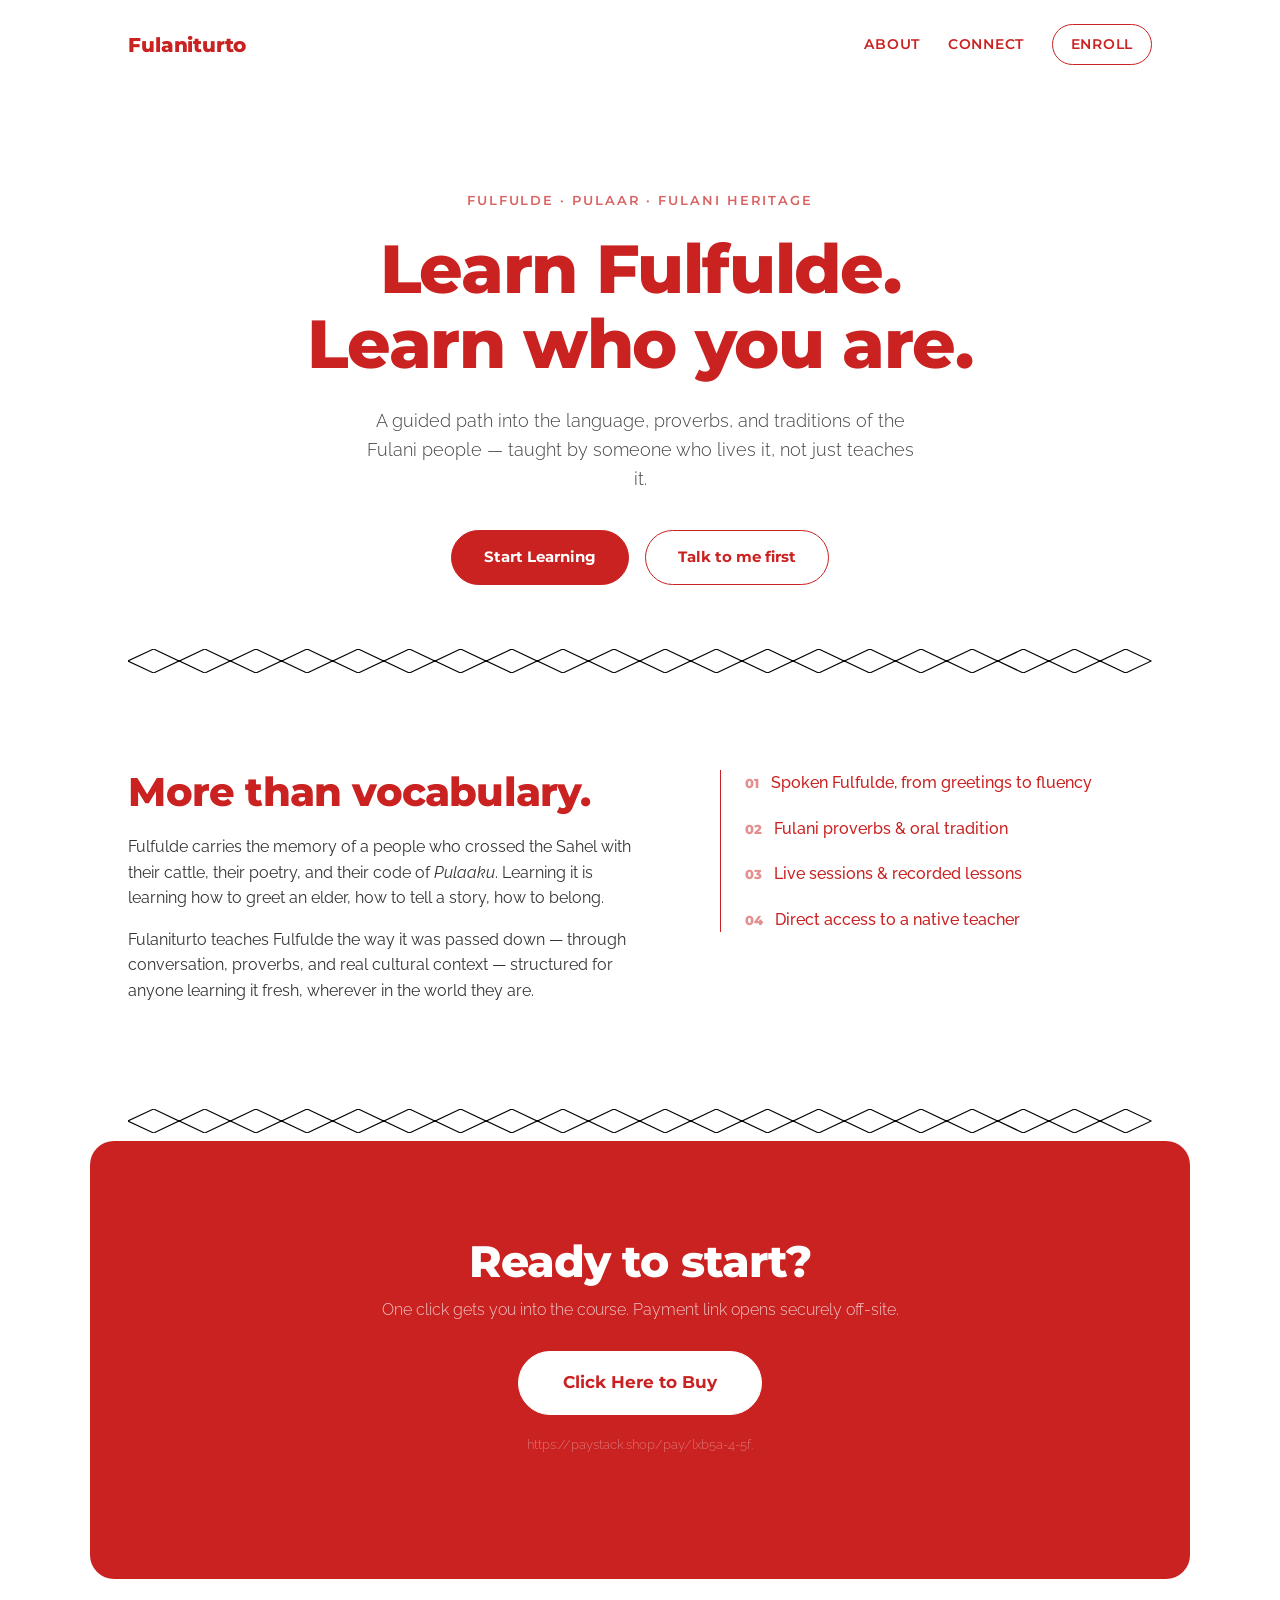
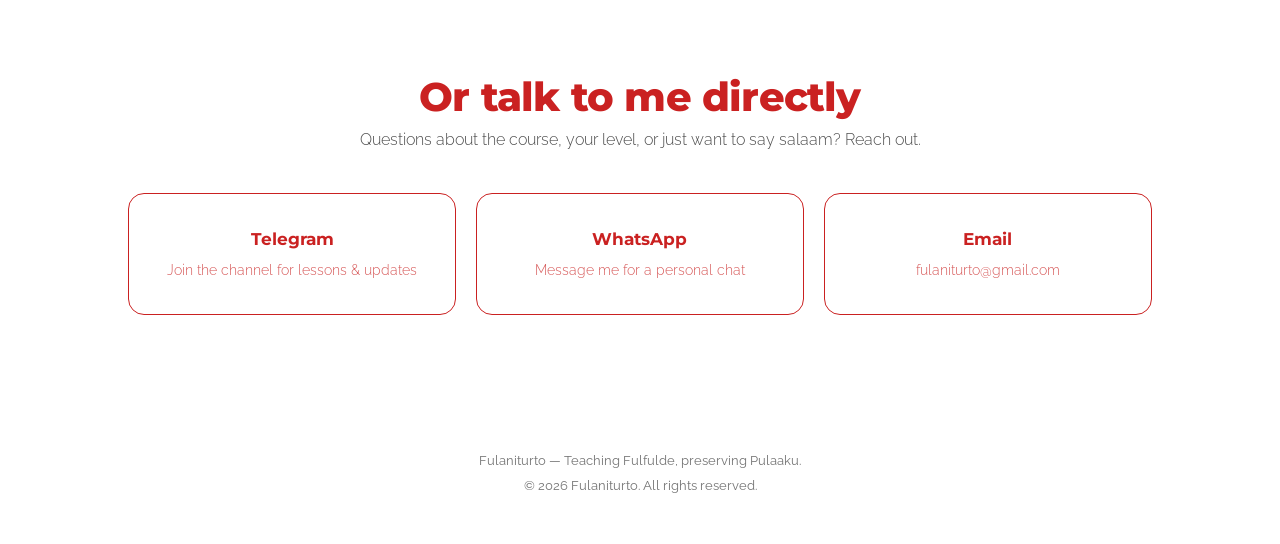
==== index.html @ 8daab24b "Update payment link and contact email in index.html" ====
<!DOCTYPE html>
<html lang="en">
<head>
  <meta charset="UTF-8" />
  <meta name="viewport" content="width=device-width, initial-scale=1.0" />
  <title>Fulaniturto — Learn Fulfulde, Learn Who You Are</title>
  <meta name="description" content="Learn Fulfulde, the language of the Fulani people, and connect with your heritage. Join our courses, community, and culture." />

  <link rel="preconnect" href="https://fonts.googleapis.com">
  <link rel="preconnect" href="https://fonts.gstatic.com" crossorigin>
  <link href="https://fonts.googleapis.com/css2?family=Montserrat:wght@400;600;700;800&family=Raleway:wght@300;400;500;600&display=swap" rel="stylesheet">

  <link rel="stylesheet" href="styles.css" />
</head>
<body>

  <!-- Skip link for accessibility -->
  <a href="#main" class="skip-link">Skip to content</a>

  <!-- NAV -->
  <header class="nav">
    <a href="#top" class="nav__logo">Fulaniturto</a>
    <nav class="nav__links" aria-label="Primary">
      <a href="#about">About</a>
      <a href="#connect">Connect</a>
      <a href="#buy" class="nav__cta">Enroll</a>
    </nav>
  </header>

  <main id="main">

    <!-- HERO -->
    <section id="top" class="hero">
      <p class="hero__eyebrow">Fulfulde &middot; Pulaar &middot; Fulani Heritage</p>
      <h1 class="hero__headline">
        Learn Fulfulde.<br>
        Learn who you are.
      </h1>
      <p class="hero__sub">
        A guided path into the language, proverbs, and traditions of the Fulani people —
        taught by someone who lives it, not just teaches it.
      </p>
      <div class="hero__actions">
        <a href="#buy" class="btn btn--primary">Start Learning</a>
        <a href="#connect" class="btn btn--ghost">Talk to me first</a>
      </div>
    </section>

    <!-- WOVEN DIVIDER (signature motif) -->
    <div class="woven-divider" aria-hidden="true">
      <svg viewBox="0 0 800 40" preserveAspectRatio="none">
        <path d="M0,20 L20,0 L40,20 L60,0 L80,20 L100,0 L120,20 L140,0 L160,20 L180,0 L200,20 L220,0 L240,20 L260,0 L280,20 L300,0 L320,20 L340,0 L360,20 L380,0 L400,20 L420,0 L440,20 L460,0 L480,20 L500,0 L520,20 L540,0 L560,20 L580,0 L600,20 L620,0 L640,20 L660,0 L680,20 L700,0 L720,20 L740,0 L760,20 L780,0 L800,20"
          fill="none" stroke="#000000" stroke-width="1.5"/>
        <path d="M0,20 L20,40 L40,20 L60,40 L80,20 L100,40 L120,20 L140,40 L160,20 L180,40 L200,20 L220,40 L240,20 L260,40 L280,20 L300,40 L320,20 L340,40 L360,20 L380,40 L400,20 L420,40 L440,20 L460,40 L480,20 L500,40 L520,20 L540,40 L560,20 L580,40 L600,20 L620,40 L640,20 L660,40 L680,20 L700,40 L720,20 L740,40 L760,20 L780,40 L800,20"
          fill="none" stroke="#000000" stroke-width="1.5"/>
      </svg>
    </div>

    <!-- ABOUT -->
    <section id="about" class="about">
      <div class="about__grid">
        <div class="about__text">
          <h2>More than vocabulary.</h2>
          <p>
            Fulfulde carries the memory of a people who crossed the Sahel with their cattle,
            their poetry, and their code of <em>Pulaaku</em>. Learning it is learning how to
            greet an elder, how to tell a story, how to belong.
          </p>
          <p>
            Fulaniturto teaches Fulfulde the way it was passed down — through conversation,
            proverbs, and real cultural context — structured for anyone learning it fresh,
            wherever in the world they are.
          </p>
        </div>
        <ul class="about__list">
          <li><span>01</span> Spoken Fulfulde, from greetings to fluency</li>
          <li><span>02</span> Fulani proverbs &amp; oral tradition</li>
          <li><span>03</span> Live sessions &amp; recorded lessons</li>
          <li><span>04</span> Direct access to a native teacher</li>
        </ul>
      </div>
    </section>

    <div class="woven-divider" aria-hidden="true">
      <svg viewBox="0 0 800 40" preserveAspectRatio="none">
        <path d="M0,20 L20,0 L40,20 L60,0 L80,20 L100,0 L120,20 L140,0 L160,20 L180,0 L200,20 L220,0 L240,20 L260,0 L280,20 L300,0 L320,20 L340,0 L360,20 L380,0 L400,20 L420,0 L440,20 L460,0 L480,20 L500,0 L520,20 L540,0 L560,20 L580,0 L600,20 L620,0 L640,20 L660,0 L680,20 L700,0 L720,20 L740,0 L760,20 L780,0 L800,20"
          fill="none" stroke="#000000" stroke-width="1.5"/>
        <path d="M0,20 L20,40 L40,20 L60,40 L80,20 L100,40 L120,20 L140,40 L160,20 L180,40 L200,20 L220,40 L240,20 L260,40 L280,20 L300,40 L320,20 L340,40 L360,20 L380,40 L400,20 L420,40 L440,20 L460,40 L480,20 L500,40 L520,20 L540,40 L560,20 L580,40 L600,20 L620,40 L640,20 L660,40 L680,20 L700,40 L720,20 L740,40 L760,20 L780,40 L800,20"
          fill="none" stroke="#000000" stroke-width="1.5"/>
      </svg>
    </div>

    <!-- BUY / ENROLL -->
    <section id="buy" class="buy">
      <h2>Ready to start?</h2>
      <p>One click gets you into the course. Payment link opens securely off-site.</p>
      <a href="#buy" class="btn btn--primary btn--large">Click Here to Buy</a>
      <p class="buy__note">https://paystack.shop/pay/lxb5a-4-5f.</p>
    </section>

    <!-- CONNECT -->
    <section id="connect" class="connect">
      <h2>Or talk to me directly</h2>
      <p class="connect__sub">Questions about the course, your level, or just want to say salaam? Reach out.</p>

      <div class="connect__grid">
        <a class="connect__card" href="https://t.me/fulaniturto" target="_blank" rel="noopener noreferrer">
          <span class="connect__label">Telegram</span>
          <span class="connect__desc">Join the channel for lessons &amp; updates</span>
        </a>

        <a class="connect__card" href="https://wa.me/2348026636134" target="_blank" rel="noopener noreferrer">
          <span class="connect__label">WhatsApp</span>
          <span class="connect__desc">Message me for a personal chat</span>
        </a>

        <a class="connect__card" href="mailto:fulaniturto@gmail.com">
          <span class="connect__label">Email</span>
          <span class="connect__desc">fulaniturto@gmail.com</span>
        </a>
      </div>
    </section>

  </main>

  <!-- FOOTER -->
  <footer class="footer">
    <p>Fulaniturto — Teaching Fulfulde, preserving Pulaaku.</p>
    <p>&copy; <span id="year"></span> Fulaniturto. All rights reserved.</p>
  </footer>

  <script src="script.js"></script>
</body>
</html>
---- styles.css ----
/* ---------- Reset ---------- */
*, *::before, *::after { box-sizing: border-box; margin: 0; padding: 0; }
html { scroll-behavior: smooth; }
img { max-width: 100%; display: block; }
a { text-decoration: none; color: inherit; }
ul { list-style: none; }

/* ---------- Tokens ---------- */
:root {
  --white: #FFFFFF;
  --black: #CA2121;
  --font-display: 'Montserrat', sans-serif;
  --font-body: 'Raleway', sans-serif;
  --max-width: 1100px;
  --gap: clamp(1rem, 3vw, 2.5rem);
}

body {
  background: var(--white);
  color: var(--black);
  font-family: var(--font-body);
  font-weight: 400;
  line-height: 1.6;
  -webkit-font-smoothing: antialiased;
}

h1, h2, h3 {
  font-family: var(--font-display);
  font-weight: 800;
  letter-spacing: -0.02em;
  line-height: 1.1;
}

/* ---------- Accessibility ---------- */
.skip-link {
  position: absolute;
  left: -999px;
  top: 0;
  background: var(--black);
  color: var(--white);
  padding: 0.75rem 1.25rem;
  z-index: 100;
}
.skip-link:focus {
  left: 1rem;
  top: 1rem;
}
:focus-visible {
  outline: 2px solid var(--black);
  outline-offset: 3px;
}

/* ---------- Nav ---------- */
.nav {
  display: flex;
  align-items: center;
  justify-content: space-between;
  padding: 1.5rem var(--gap);
  max-width: var(--max-width);
  margin: 0 auto;
}
.nav__logo {
  font-family: var(--font-display);
  font-weight: 800;
  font-size: 1.25rem;
  letter-spacing: -0.01em;
}
.nav__links {
  display: flex;
  align-items: center;
  gap: 1.75rem;
  font-family: var(--font-display);
  font-weight: 600;
  font-size: 0.9rem;
  text-transform: uppercase;
  letter-spacing: 0.05em;
}
.nav__cta {
  border: 1.5px solid var(--black);
  padding: 0.5rem 1.1rem;
  border-radius: 999px;
  transition: background 0.2s ease, color 0.2s ease;
}
.nav__cta:hover {
  background: var(--black);
  color: var(--white);
}

/* ---------- Hero ---------- */
.hero {
  max-width: var(--max-width);
  margin: 0 auto;
  padding: clamp(3rem, 8vw, 7rem) var(--gap) clamp(2.5rem, 6vw, 4rem);
  text-align: center;
}
.hero__eyebrow {
  font-family: var(--font-display);
  font-weight: 600;
  font-size: 0.8rem;
  text-transform: uppercase;
  letter-spacing: 0.15em;
  margin-bottom: 1.25rem;
  opacity: 0.7;
}
.hero__headline {
  font-size: clamp(2.25rem, 6vw, 4.25rem);
  margin-bottom: 1.5rem;
}
.hero__sub {
  max-width: 560px;
  margin: 0 auto 2.25rem;
  font-size: clamp(1rem, 1.5vw, 1.15rem);
  font-weight: 300;
  color: rgba(0,0,0,0.75);
}
.hero__actions {
  display: flex;
  flex-wrap: wrap;
  gap: 1rem;
  justify-content: center;
}

/* ---------- Buttons ---------- */
.btn {
  font-family: var(--font-display);
  font-weight: 700;
  font-size: 0.95rem;
  padding: 0.9rem 2rem;
  border-radius: 999px;
  border: 1.5px solid var(--black);
  transition: transform 0.15s ease, background 0.2s ease, color 0.2s ease;
  display: inline-block;
}
.btn--primary {
  background: var(--black);
  color: var(--white);
}
.btn--primary:hover {
  transform: translateY(-2px);
}
.btn--ghost {
  background: transparent;
  color: var(--black);
}
.btn--ghost:hover {
  background: var(--black);
  color: var(--white);
}
.btn--large {
  padding: 1.1rem 2.75rem;
  font-size: 1.05rem;
}

/* ---------- Woven divider (signature motif) ---------- */
.woven-divider {
  width: 100%;
  max-width: var(--max-width);
  margin: 0 auto;
  padding: 0 var(--gap);
}
.woven-divider svg {
  width: 100%;
  height: 24px;
}

/* ---------- About ---------- */
.about {
  max-width: var(--max-width);
  margin: 0 auto;
  padding: clamp(3rem, 7vw, 6rem) var(--gap);
}
.about__grid {
  display: grid;
  grid-template-columns: 1.1fr 0.9fr;
  gap: clamp(2rem, 5vw, 4rem);
  align-items: start;
}
.about__text h2 {
  font-size: clamp(1.75rem, 3.5vw, 2.5rem);
  margin-bottom: 1.25rem;
}
.about__text p {
  margin-bottom: 1rem;
  color: rgba(0,0,0,0.8);
}
.about__text em {
  font-style: italic;
}
.about__list {
  display: flex;
  flex-direction: column;
  gap: 1.25rem;
  border-left: 1.5px solid var(--black);
  padding-left: 1.5rem;
}
.about__list li {
  font-family: var(--font-body);
  font-weight: 500;
  display: flex;
  gap: 0.75rem;
  align-items: baseline;
}
.about__list span {
  font-family: var(--font-display);
  font-weight: 800;
  font-size: 0.8rem;
  opacity: 0.5;
}

/* ---------- Buy section ---------- */
.buy {
  max-width: var(--max-width);
  margin: 0 auto;
  padding: clamp(3rem, 8vw, 6rem) var(--gap);
  text-align: center;
  background: var(--black);
  color: var(--white);
  border-radius: 24px;
  width: calc(100% - (2 * var(--gap)));
}
.buy h2 {
  font-size: clamp(1.75rem, 4vw, 2.75rem);
  margin-bottom: 0.75rem;
}
.buy p {
  font-weight: 300;
  margin-bottom: 1.75rem;
  color: rgba(255,255,255,0.75);
}
.buy .btn--primary {
  background: var(--white);
  color: var(--black);
  border-color: var(--white);
}
.buy__note {
  margin-top: 1.25rem;
  font-size: 0.8rem;
  opacity: 0.5;
}

/* ---------- Connect ---------- */
.connect {
  max-width: var(--max-width);
  margin: 0 auto;
  padding: clamp(3rem, 8vw, 6rem) var(--gap);
  text-align: center;
}
.connect h2 {
  font-size: clamp(1.75rem, 3.5vw, 2.5rem);
  margin-bottom: 0.5rem;
}
.connect__sub {
  color: rgba(0,0,0,0.7);
  font-weight: 300;
  margin-bottom: 2.5rem;
}
.connect__grid {
  display: grid;
  grid-template-columns: repeat(3, 1fr);
  gap: 1.25rem;
}
.connect__card {
  border: 1.5px solid var(--black);
  border-radius: 16px;
  padding: 2rem 1.5rem;
  display: flex;
  flex-direction: column;
  gap: 0.4rem;
  transition: background 0.2s ease, color 0.2s ease;
}
.connect__card:hover {
  background: var(--black);
  color: var(--white);
}
.connect__label {
  font-family: var(--font-display);
  font-weight: 700;
  font-size: 1.05rem;
}
.connect__desc {
  font-size: 0.88rem;
  font-weight: 300;
  opacity: 0.75;
}

/* ---------- Footer ---------- */
.footer {
  max-width: var(--max-width);
  margin: 0 auto;
  padding: 2.5rem var(--gap) 3rem;
  text-align: center;
  font-size: 0.8rem;
  color: rgba(0,0,0,0.55);
  display: flex;
  flex-direction: column;
  gap: 0.3rem;
}

/* ---------- Responsive ---------- */
@media (max-width: 800px) {
  .about__grid { grid-template-columns: 1fr; }
  .connect__grid { grid-template-columns: 1fr; }
  .nav__links { gap: 1.1rem; font-size: 0.8rem; }
}

/* ---------- Reduced motion ---------- */
@media (prefers-reduced-motion: reduce) {
  html { scroll-behavior: auto; }
  .btn, .nav__cta, .connect__card { transition: none; }
}
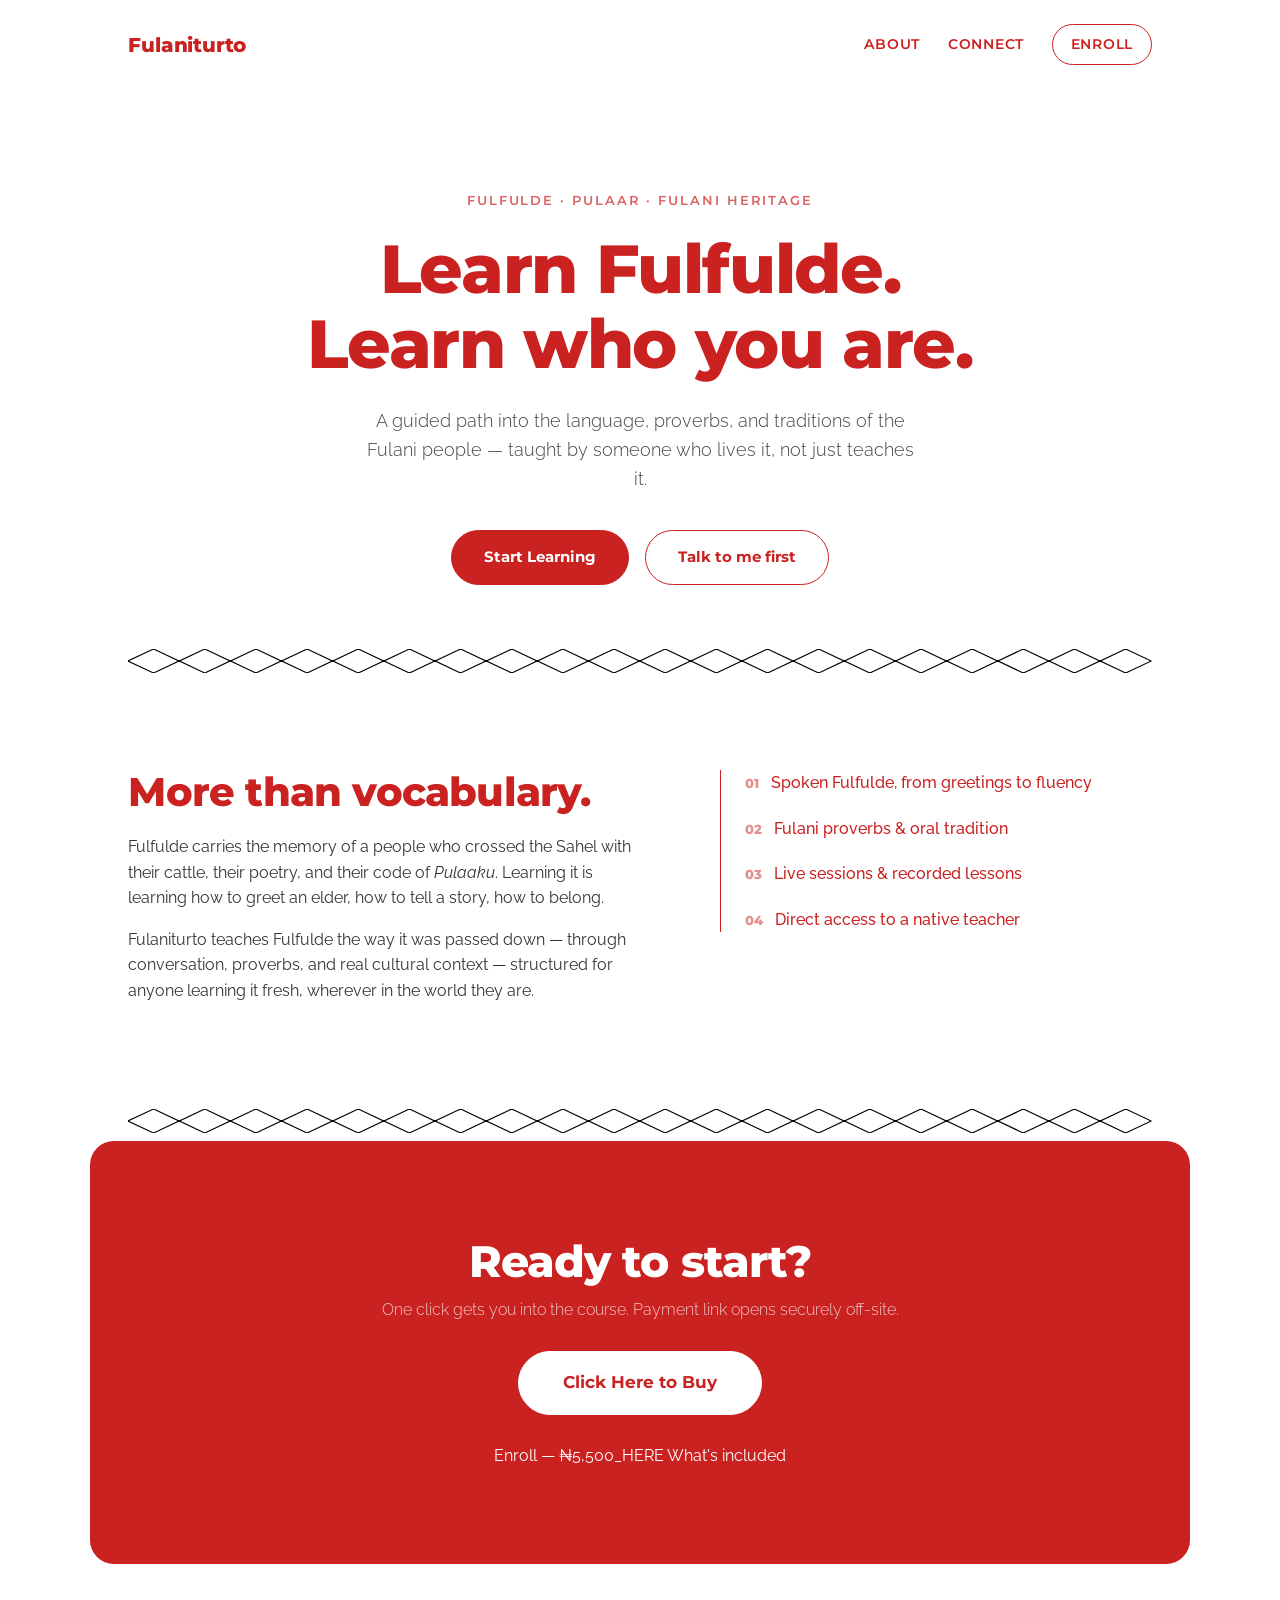
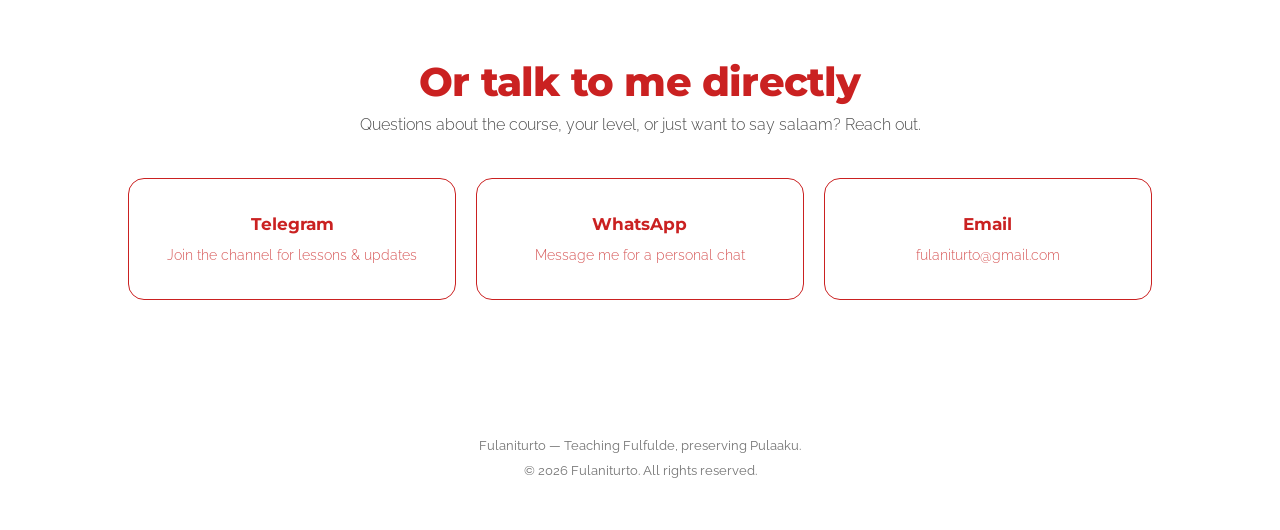
==== commit 5bfc25b1: "Revamp payment link section in index.html Updated payment link section with new layout and styling." ====
--- a/index.html
+++ b/index.html
@@ -95,7 +95,19 @@
       <h2>Ready to start?</h2>
       <p>One click gets you into the course. Payment link opens securely off-site.</p>
       <a href="#buy" class="btn btn--primary btn--large">Click Here to Buy</a>
-      <p class="buy__note">https://paystack.shop/pay/lxb5a-4-5f.</p>
+      <p class="buy__note">
+         <div class="flex flex-wrap items-center gap-4">
+        <a
+          href="https://paystack.shop/pay/lxb5a-4-5f"
+          class="inline-flex items-center justify-center px-8 py-4 bg-ink text-paper text-sm font-semibold tracking-wide uppercase hover:bg-paper hover:text-ink border-2 border-ink transition-colors"
+        >
+          Enroll — ₦5,500_HERE
+        </a>
+        <a href="#details" class="text-sm font-medium underline underline-offset-4 hover:opacity-70">
+          What's included
+        </a>
+      </div>
+    </div>
     </section>
 
     <!-- CONNECT -->
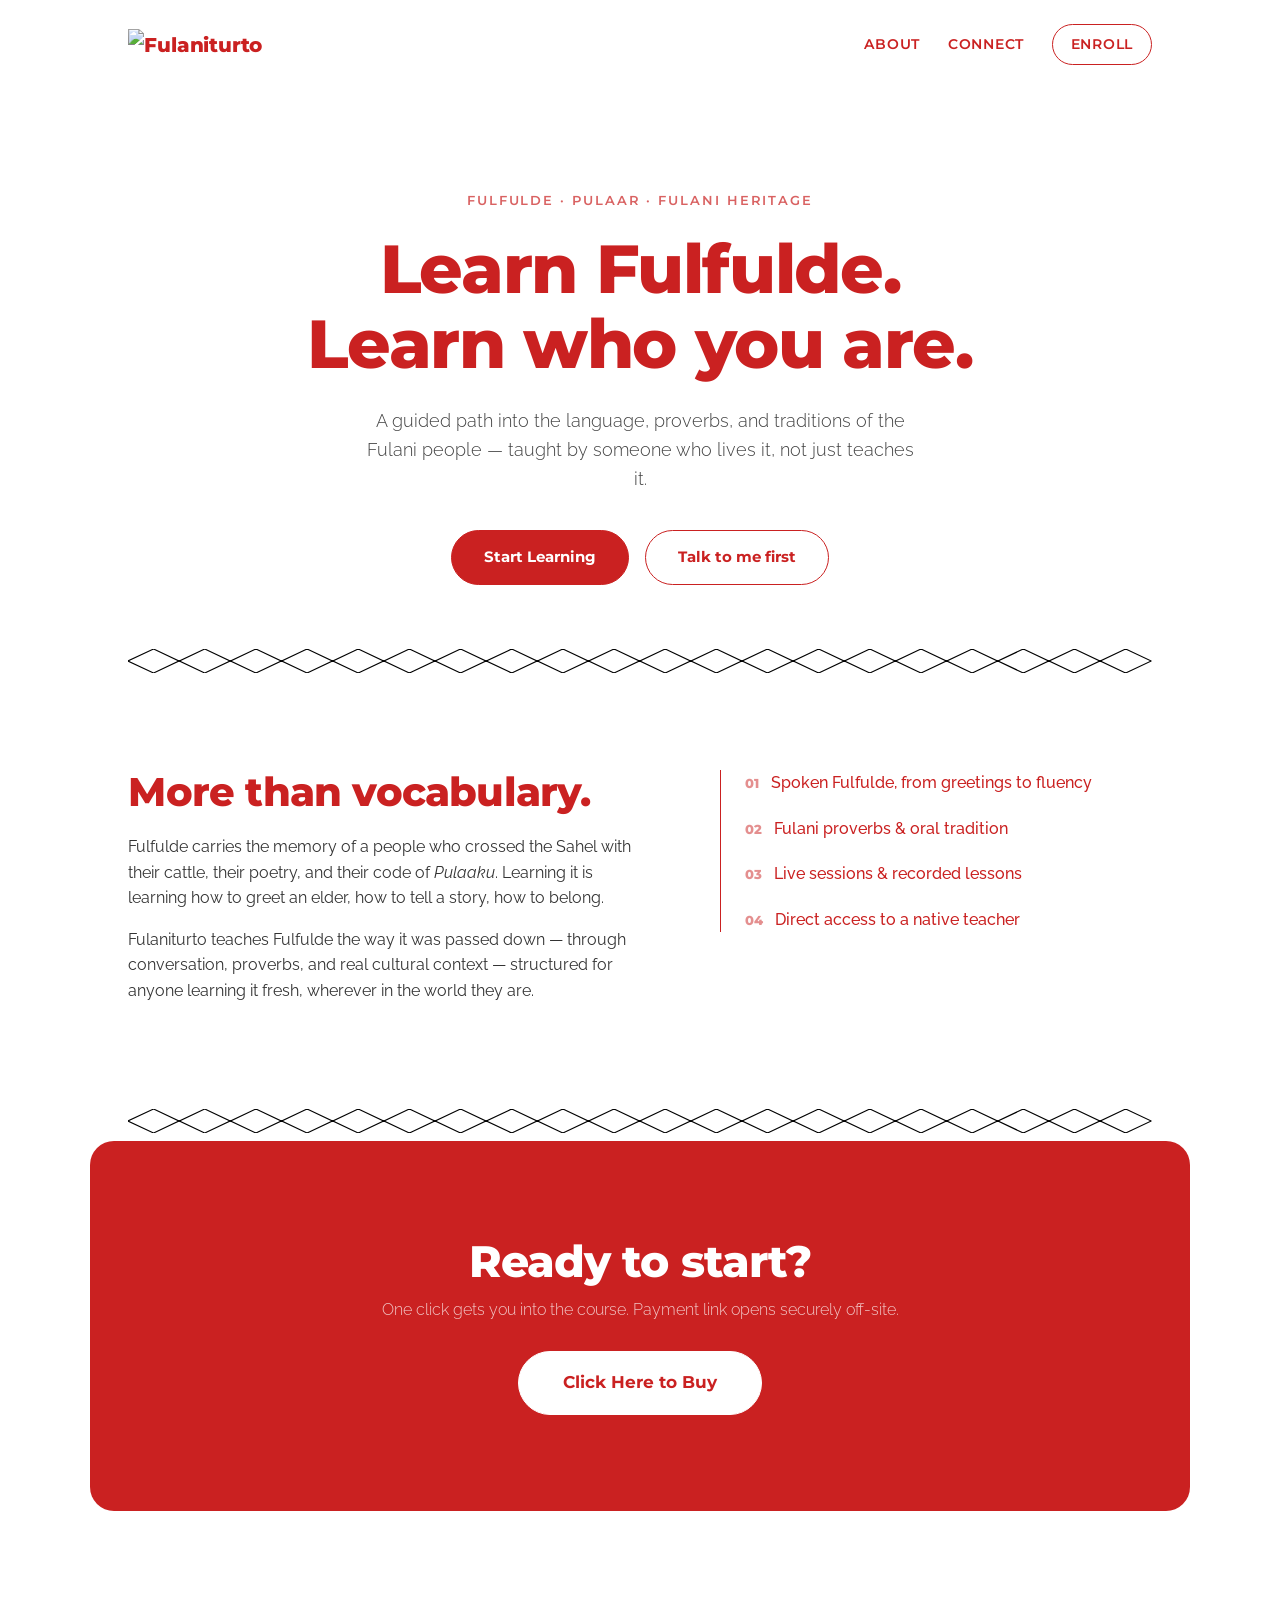
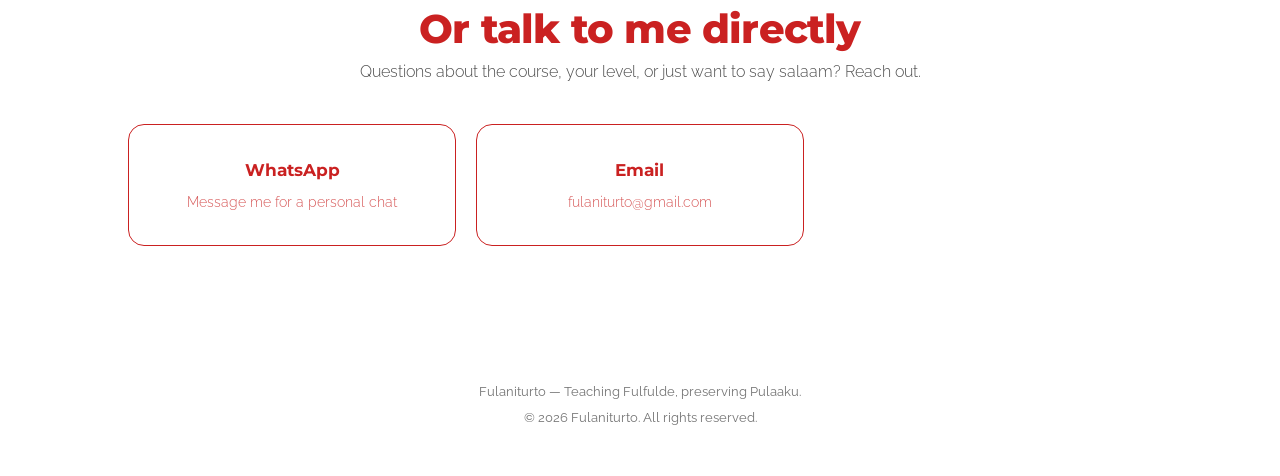
==== commit e4429790: "Update logo link and buy button functionality Updated the logo link to include an image and modified" ====
--- a/index.html
+++ b/index.html
@@ -19,7 +19,9 @@
 
   <!-- NAV -->
   <header class="nav">
-    <a href="#top" class="nav__logo">Fulaniturto</a>
+    <a href="#top" class="nav__logo">
+      <img src="logo.png" alt="Fulaniturto" />
+    </a>
     <nav class="nav__links" aria-label="Primary">
       <a href="#about">About</a>
       <a href="#connect">Connect</a>
@@ -94,20 +96,7 @@
     <section id="buy" class="buy">
       <h2>Ready to start?</h2>
       <p>One click gets you into the course. Payment link opens securely off-site.</p>
-      <a href="#buy" class="btn btn--primary btn--large">Click Here to Buy</a>
-      <p class="buy__note">
-         <div class="flex flex-wrap items-center gap-4">
-        <a
-          href="https://paystack.shop/pay/lxb5a-4-5f"
-          class="inline-flex items-center justify-center px-8 py-4 bg-ink text-paper text-sm font-semibold tracking-wide uppercase hover:bg-paper hover:text-ink border-2 border-ink transition-colors"
-        >
-          Enroll — ₦5,500_HERE
-        </a>
-        <a href="#details" class="text-sm font-medium underline underline-offset-4 hover:opacity-70">
-          What's included
-        </a>
-      </div>
-    </div>
+      <a href="https://paystack.shop/pay/lxb5a-4-5f" class="btn btn--primary btn--large" target="_blank" rel="noopener noreferrer">Click Here to Buy</a>
     </section>
 
     <!-- CONNECT -->
@@ -115,12 +104,7 @@
       <h2>Or talk to me directly</h2>
       <p class="connect__sub">Questions about the course, your level, or just want to say salaam? Reach out.</p>
 
-      <div class="connect__grid">
-        <a class="connect__card" href="https://t.me/fulaniturto" target="_blank" rel="noopener noreferrer">
-          <span class="connect__label">Telegram</span>
-          <span class="connect__desc">Join the channel for lessons &amp; updates</span>
-        </a>
-
+      <div class="connect__grid connect__grid--two">
         <a class="connect__card" href="https://wa.me/2348026636134" target="_blank" rel="noopener noreferrer">
           <span class="connect__label">WhatsApp</span>
           <span class="connect__desc">Message me for a personal chat</span>
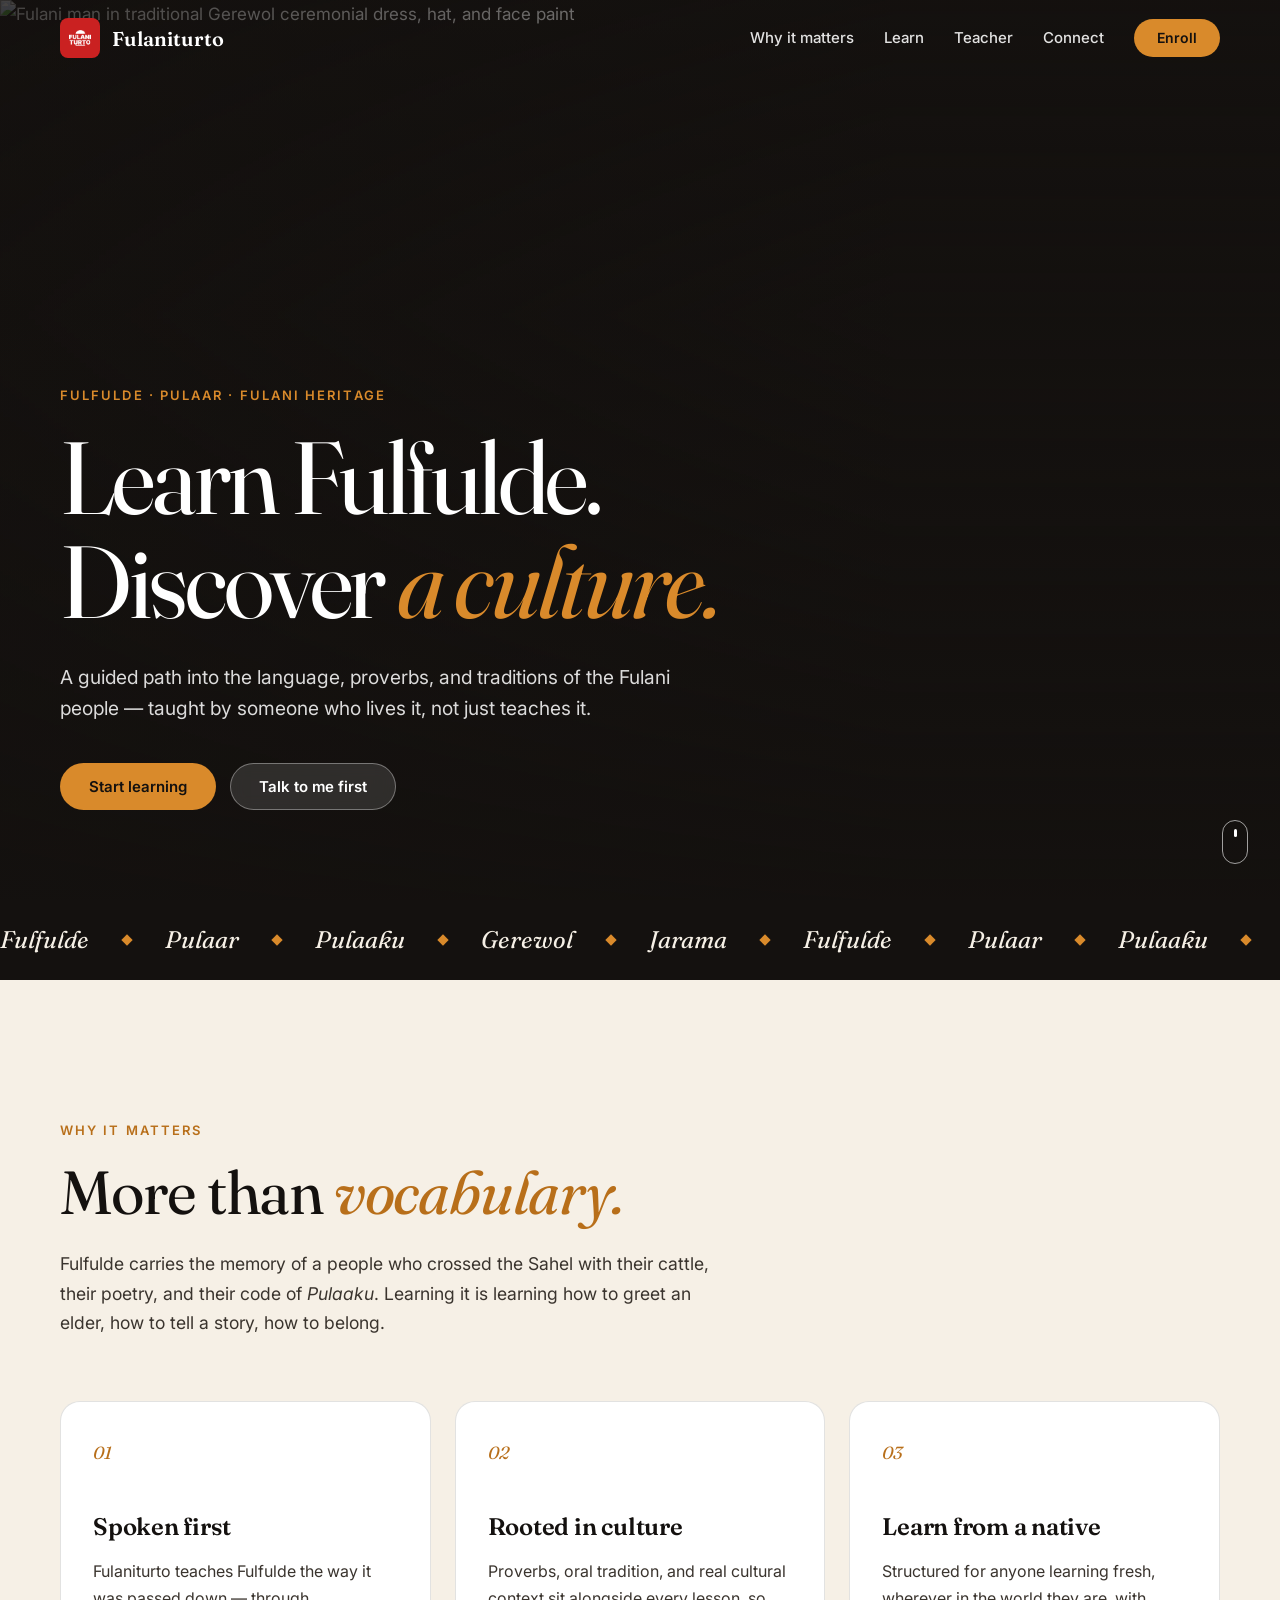
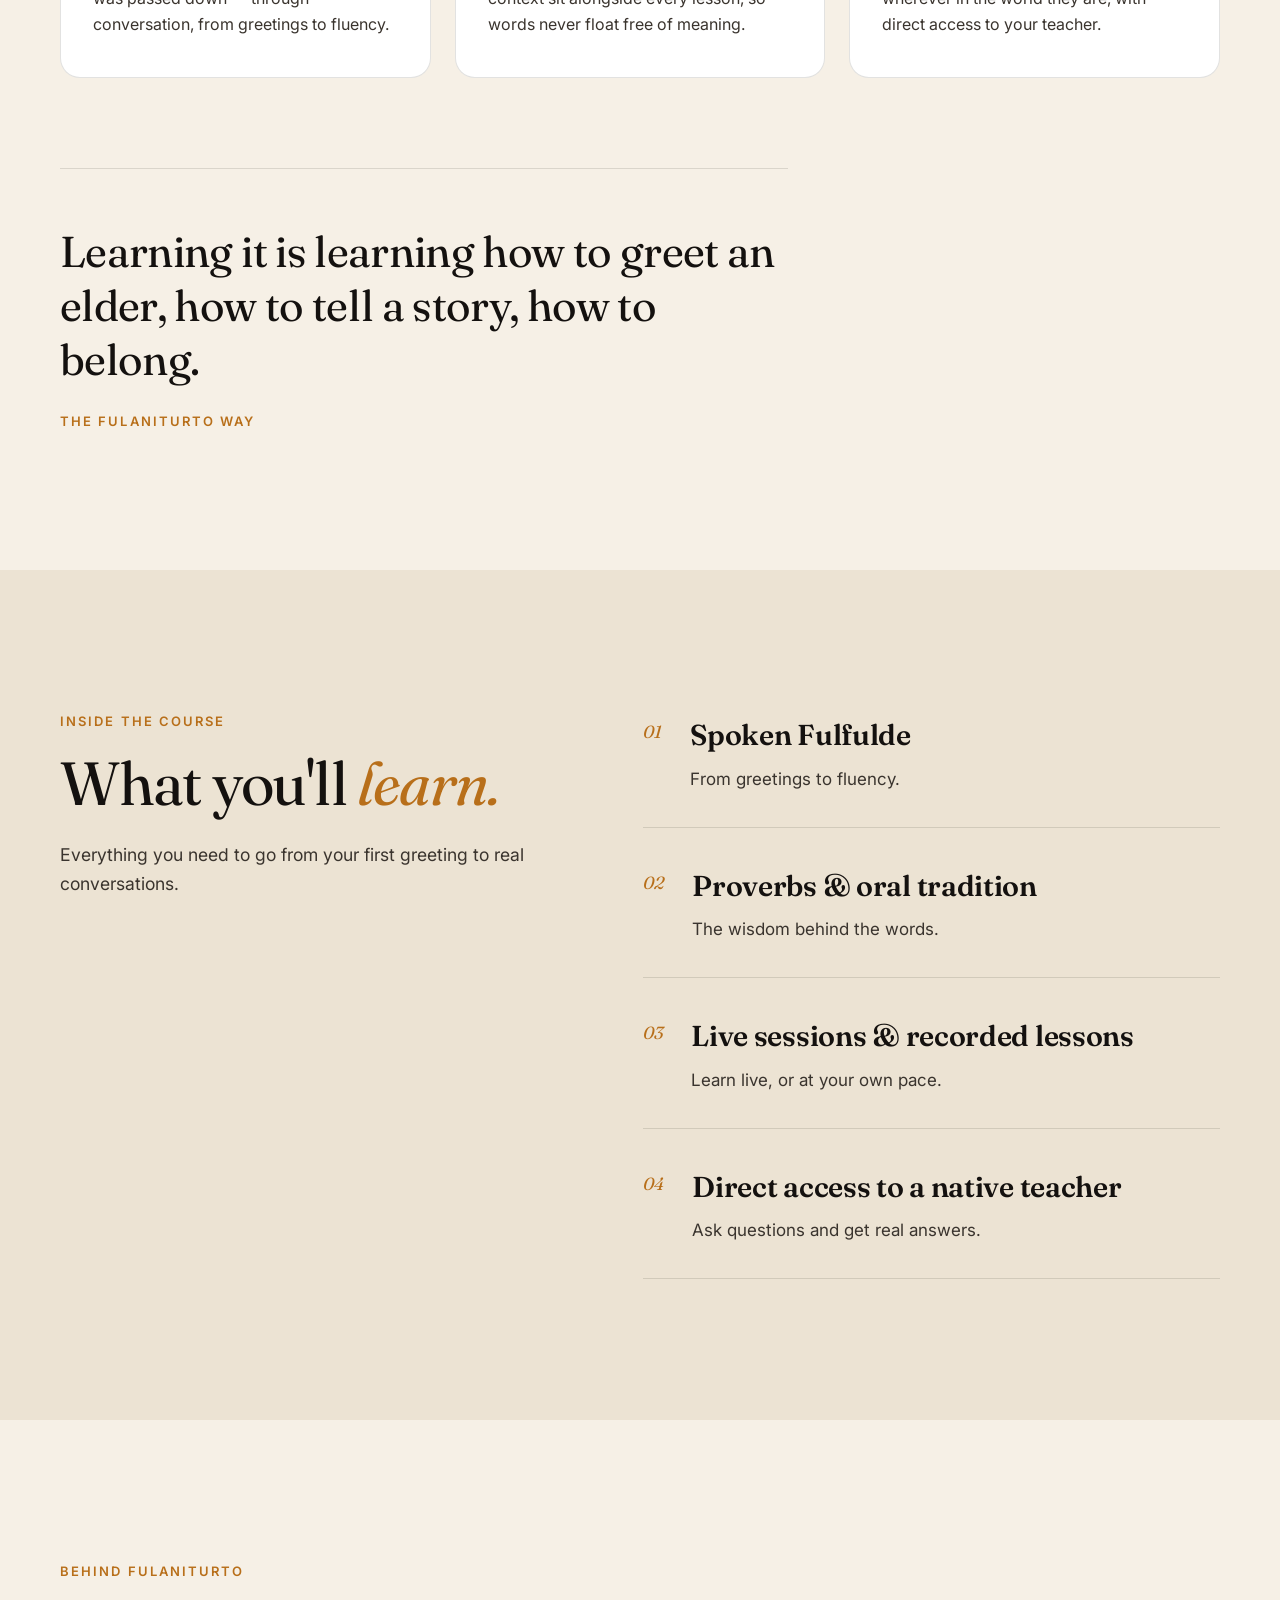
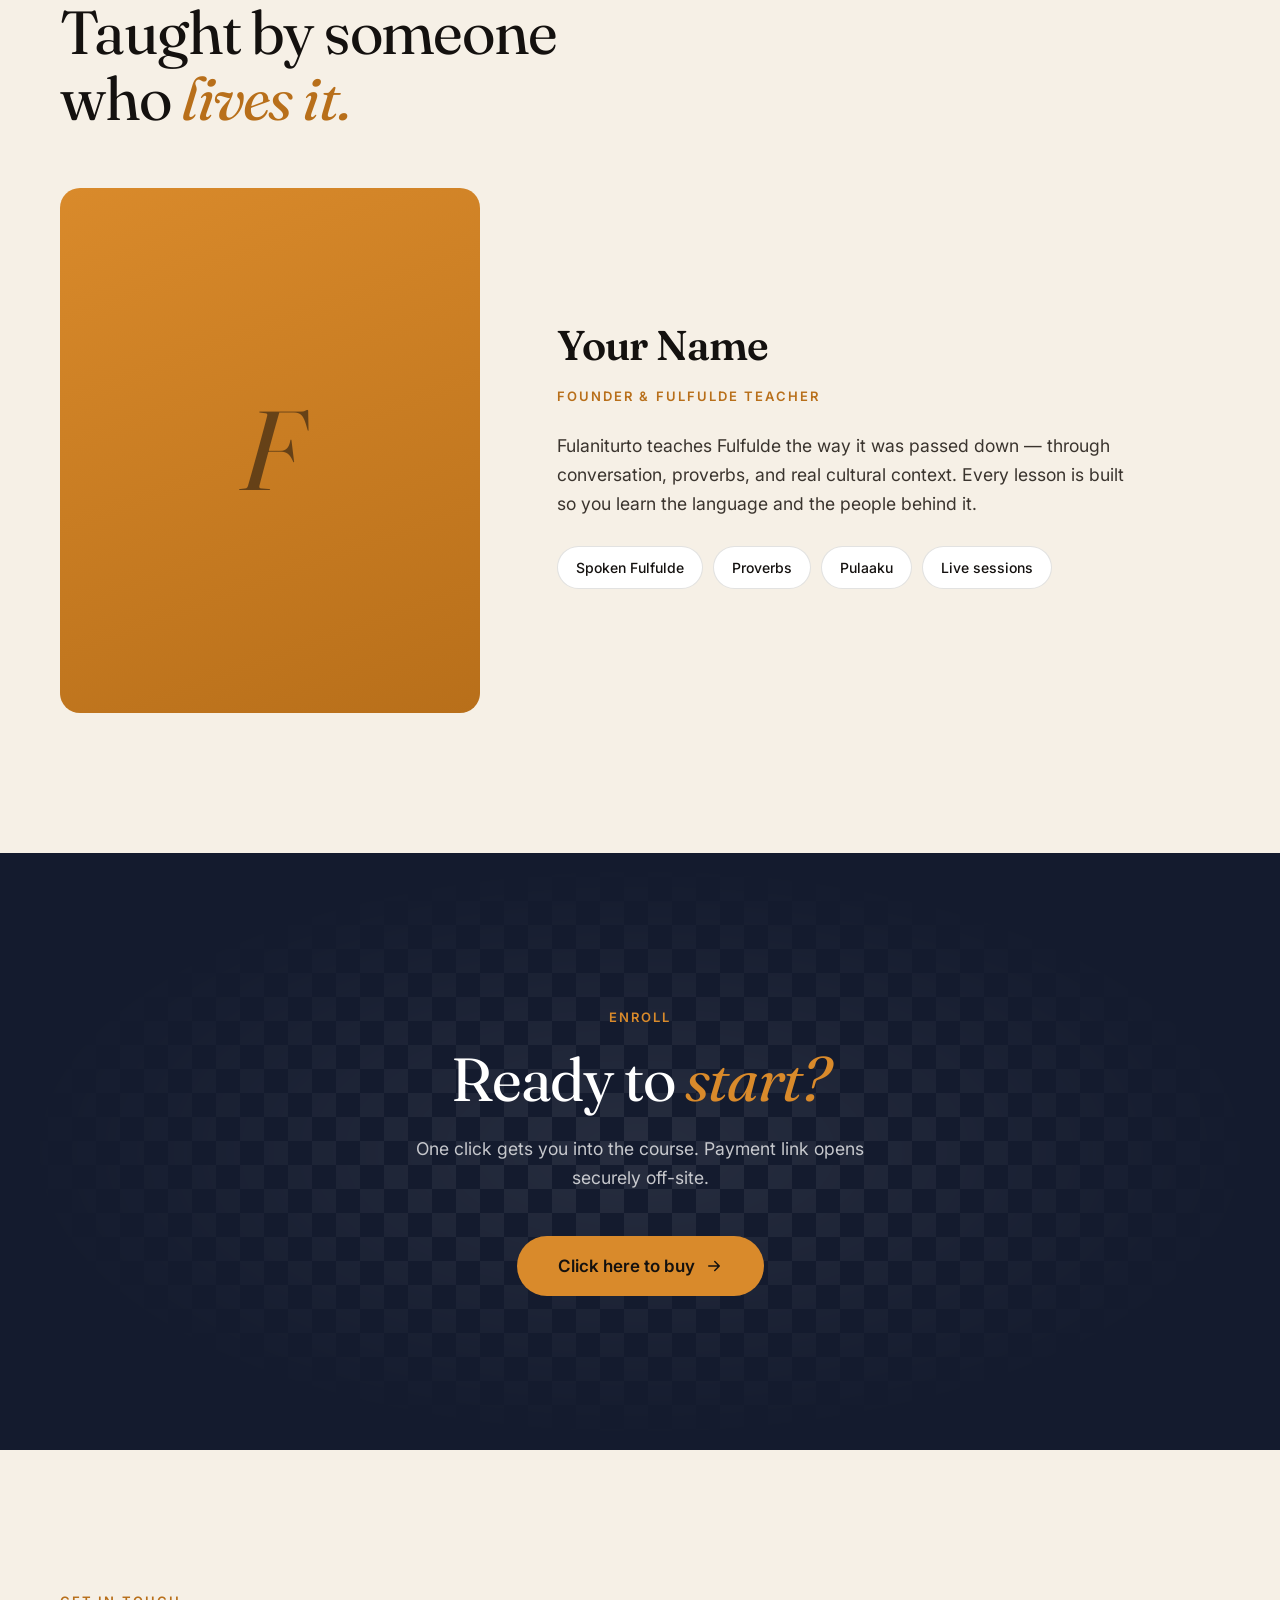
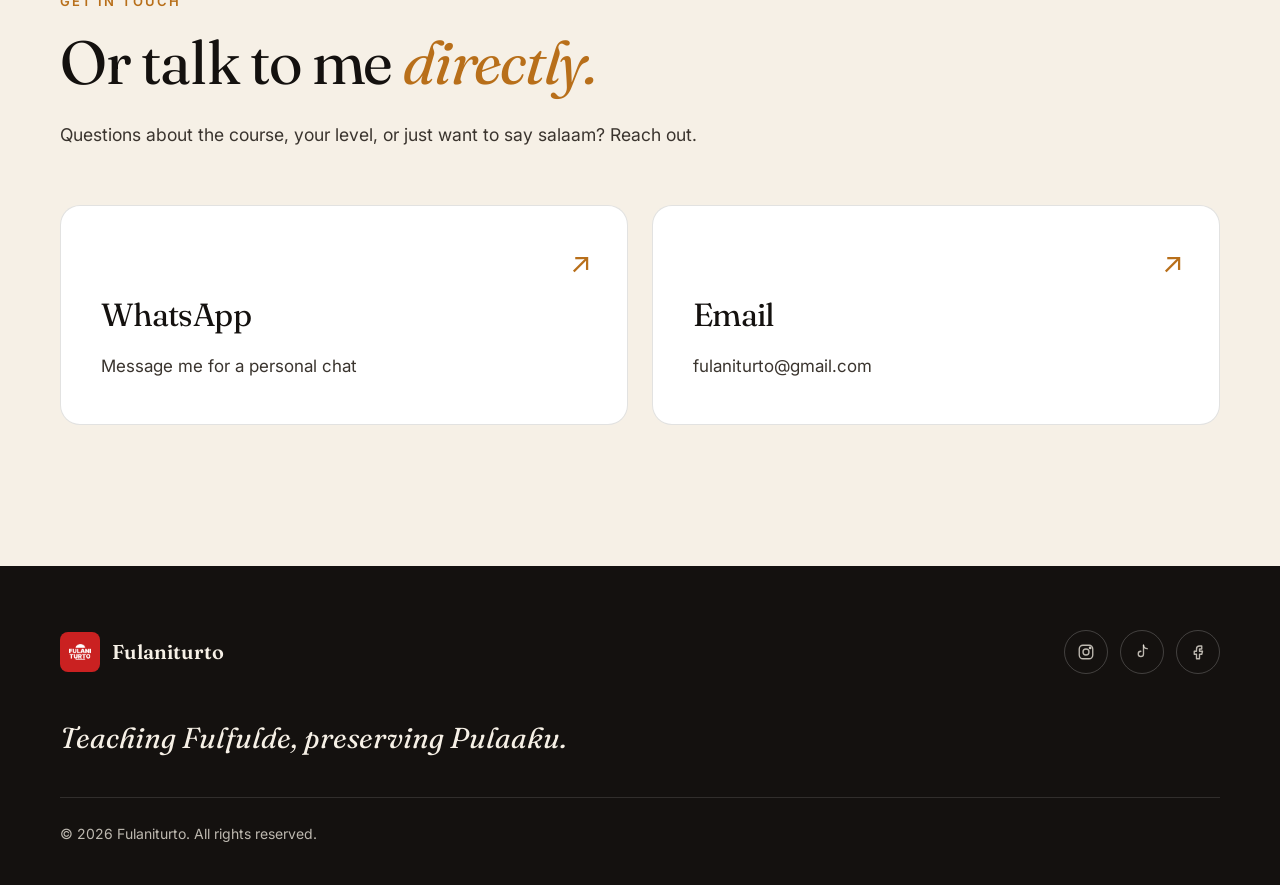
==== commit b66da229: "Update fmt.Println message from 'Hello' to 'Goodbye'" ====
--- a/index.html
+++ b/index.html
@@ -1,130 +1,544 @@
 <!DOCTYPE html>
 <html lang="en">
 <head>
-  <meta charset="UTF-8" />
-  <meta name="viewport" content="width=device-width, initial-scale=1.0" />
-  <title>Fulaniturto — Learn Fulfulde, Learn Who You Are</title>
-  <meta name="description" content="Learn Fulfulde, the language of the Fulani people, and connect with your heritage. Join our courses, community, and culture." />
-
-  <link rel="preconnect" href="https://fonts.googleapis.com">
-  <link rel="preconnect" href="https://fonts.gstatic.com" crossorigin>
-  <link href="https://fonts.googleapis.com/css2?family=Montserrat:wght@400;600;700;800&family=Raleway:wght@300;400;500;600&display=swap" rel="stylesheet">
-
-  <link rel="stylesheet" href="styles.css" />
+<meta charset="UTF-8" />
+<meta name="viewport" content="width=device-width, initial-scale=1.0" />
+<title>Fulaniturto — Learn Fulfulde, Learn Who You Are</title>
+<meta name="description" content="Learn Fulfulde, the language of the Fulani people, and connect with your heritage. Join our courses, community, and culture." />
+<meta name="theme-color" content="#14110f" />
+
+<meta property="og:title" content="Fulaniturto — Learn Fulfulde, Learn Who You Are" />
+<meta property="og:description" content="A guided path into the language, proverbs, and traditions of the Fulani people." />
+<meta property="og:image" content="hero.webp" />
+<meta property="og:type" content="website" />
+
+<link rel="icon" href="logo.png" />
+
+<link rel="preconnect" href="https://fonts.googleapis.com" />
+<link rel="preconnect" href="https://fonts.gstatic.com" crossorigin />
+<link href="https://fonts.googleapis.com/css2?family=Fraunces:ital,opsz,wght@0,9..144,400;0,9..144,600;1,9..144,400;1,9..144,600&family=Inter:wght@400;500;600&display=swap" rel="stylesheet" />
+
+<style>
+/* ============ TOKENS ============ */
+:root {
+  --ink: #14110f;
+  --ink-soft: #3a342e;
+  --cream: #f6f0e6;
+  --sand: #ece3d3;
+  --line: rgba(20, 17, 15, 0.12);
+  --ochre: #d98a2b;
+  --ochre-dark: #b86f1a;
+  --indigo: #141b2e;
+
+  --serif: "Fraunces", Georgia, "Times New Roman", serif;
+  --sans: "Inter", system-ui, -apple-system, "Segoe UI", Roboto, sans-serif;
+
+  --radius: 20px;
+  --max: 1160px;
+  --nav-h: 76px;
+  --ease: cubic-bezier(0.22, 1, 0.36, 1);
+}
+
+/* ============ RESET ============ */
+*, *::before, *::after { box-sizing: border-box; }
+html { scroll-behavior: smooth; scroll-padding-top: calc(var(--nav-h) + 12px); }
+body {
+  margin: 0;
+  font-family: var(--sans);
+  font-size: 17px;
+  line-height: 1.65;
+  color: var(--ink);
+  background: var(--cream);
+  -webkit-font-smoothing: antialiased;
+}
+img { max-width: 100%; display: block; }
+a { color: inherit; text-decoration: none; }
+h1, h2, h3, p, ul, blockquote, figure { margin: 0; }
+ul { padding: 0; list-style: none; }
+button { font: inherit; cursor: pointer; }
+:focus-visible { outline: 2px solid var(--ochre); outline-offset: 3px; }
+
+.skip-link { position: absolute; left: -999px; top: 8px; background: var(--ink); color: #fff; padding: 10px 16px; border-radius: 8px; z-index: 200; }
+.skip-link:focus { left: 8px; }
+
+.container { width: min(100% - 48px, var(--max)); margin-inline: auto; }
+
+/* ============ TYPE ============ */
+.eyebrow { font-size: 13px; font-weight: 600; letter-spacing: 0.16em; text-transform: uppercase; color: var(--ochre-dark); margin-bottom: 18px; }
+.eyebrow--light { color: var(--ochre); }
+
+.section { padding: clamp(80px, 11vw, 150px) 0; }
+.section__title { font-family: var(--serif); font-weight: 400; font-size: clamp(2.2rem, 5vw, 3.8rem); line-height: 1.08; letter-spacing: -0.02em; max-width: 16ch; }
+.section__title em { font-style: italic; color: var(--ochre-dark); }
+.section__title--light { color: #fff; }
+.section__title--light em { color: var(--ochre); }
+.section__lead { margin-top: 24px; max-width: 60ch; color: var(--ink-soft); font-size: 1.1rem; }
+
+/* ============ BUTTONS ============ */
+.btn {
+  display: inline-flex; align-items: center; justify-content: center; gap: 10px;
+  padding: 15px 28px; border-radius: 999px; border: 1px solid transparent;
+  font-weight: 600; font-size: 15px; line-height: 1;
+  transition: transform .3s var(--ease), background .3s, box-shadow .3s;
+}
+.btn:hover { transform: translateY(-2px); }
+.btn--primary { background: var(--ochre); color: var(--ink); }
+.btn--primary:hover { background: #e79a3c; box-shadow: 0 10px 30px -10px rgba(217,138,43,.7); }
+.btn--glass { background: rgba(255,255,255,.12); color: #fff; border-color: rgba(255,255,255,.35); backdrop-filter: blur(8px); -webkit-backdrop-filter: blur(8px); }
+.btn--glass:hover { background: rgba(255,255,255,.22); }
+.btn--small { padding: 11px 22px; font-size: 14px; }
+.btn--large { padding: 20px 40px; font-size: 17px; }
+.btn--large svg { transition: transform .3s var(--ease); }
+.btn--large:hover svg { transform: translateX(4px); }
+
+/* ============ NAV ============ */
+.nav { position: fixed; inset: 0 0 auto 0; z-index: 100; height: var(--nav-h); transition: background .35s, box-shadow .35s; }
+.nav__inner { width: min(100% - 48px, var(--max)); height: 100%; margin-inline: auto; display: flex; align-items: center; justify-content: space-between; }
+.nav__logo { display: inline-flex; align-items: center; gap: 12px; font-family: var(--serif); font-weight: 600; font-size: 1.25rem; color: #fff; transition: color .3s; }
+.nav__logo img { height: 40px; width: auto; border-radius: 8px; }
+.nav__links { display: flex; align-items: center; gap: 30px; }
+.nav__links a:not(.btn) { color: rgba(255,255,255,.88); font-size: 15px; font-weight: 500; position: relative; transition: color .3s; }
+.nav__links a:not(.btn)::after { content: ""; position: absolute; left: 0; bottom: -6px; width: 100%; height: 1px; background: currentColor; transform: scaleX(0); transform-origin: left; transition: transform .4s var(--ease); }
+.nav__links a:not(.btn):hover::after { transform: scaleX(1); }
+
+.nav.is-scrolled { background: rgba(246,240,230,.88); backdrop-filter: blur(14px); -webkit-backdrop-filter: blur(14px); box-shadow: 0 1px 0 var(--line); }
+.nav.is-scrolled .nav__logo { color: var(--ink); }
+.nav.is-scrolled .nav__links a:not(.btn) { color: var(--ink-soft); }
+
+.nav__toggle { display: none; width: 44px; height: 44px; background: none; border: 0; position: relative; }
+.nav__toggle span { position: absolute; left: 11px; right: 11px; height: 2px; background: #fff; border-radius: 2px; transition: transform .35s var(--ease), top .35s var(--ease), background .3s; }
+.nav__toggle span:nth-child(1) { top: 18px; }
+.nav__toggle span:nth-child(2) { top: 26px; }
+.nav.is-scrolled .nav__toggle span { background: var(--ink); }
+.nav--open .nav__toggle span:nth-child(1) { top: 22px; transform: rotate(45deg); }
+.nav--open .nav__toggle span:nth-child(2) { top: 22px; transform: rotate(-45deg); }
+
+/* ============ HERO ============ */
+.hero { position: relative; min-height: 100svh; display: flex; align-items: flex-end; color: #fff; overflow: hidden; background: var(--ink); }
+.hero__bg { position: absolute; inset: 0; width: 100%; height: 100%; object-fit: cover; object-position: center 25%; transform: scale(1.06); animation: heroZoom 2.4s var(--ease) forwards; }
+@keyframes heroZoom { to { transform: scale(1); } }
+.hero__overlay { position: absolute; inset: 0; background:
+  linear-gradient(180deg, rgba(20,17,15,.55) 0%, rgba(20,17,15,.15) 35%, rgba(20,17,15,.85) 100%),
+  linear-gradient(90deg, rgba(20,17,15,.55) 0%, rgba(20,17,15,0) 70%); }
+.hero__content { position: relative; z-index: 2; width: min(100% - 48px, var(--max)); margin-inline: auto; padding: calc(var(--nav-h) + 60px) 0 clamp(64px, 10vh, 110px); }
+.hero__headline { font-family: var(--serif); font-weight: 400; font-size: clamp(2.8rem, 8vw, 6.4rem); line-height: 1.02; letter-spacing: -0.03em; max-width: 12ch; }
+.hero__headline em { font-style: italic; color: var(--ochre); }
+.hero__sub { margin-top: 28px; max-width: 52ch; font-size: clamp(1.02rem, 1.6vw, 1.2rem); color: rgba(255,255,255,.85); }
+.hero__actions { margin-top: 38px; display: flex; flex-wrap: wrap; gap: 14px; }
+.hero__scroll { position: absolute; right: 32px; bottom: 36px; z-index: 2; width: 26px; height: 44px; border: 1.5px solid rgba(255,255,255,.6); border-radius: 20px; }
+.hero__scroll span { position: absolute; left: 50%; top: 8px; width: 3px; height: 8px; margin-left: -1.5px; background: #fff; border-radius: 3px; animation: scrollDot 1.8s infinite; }
+@keyframes scrollDot { 0% { opacity: 0; transform: translateY(0); } 40% { opacity: 1; } 100% { opacity: 0; transform: translateY(16px); } }
+
+/* ============ TICKER ============ */
+.ticker { background: var(--ink); color: var(--cream); overflow: hidden; padding: 20px 0; }
+.ticker__track { display: flex; width: max-content; align-items: center; gap: 34px; animation: ticker 40s linear infinite; }
+.ticker__track span { font-family: var(--serif); font-style: italic; font-size: 1.5rem; white-space: nowrap; }
+.ticker__track i { width: 8px; height: 8px; background: var(--ochre); transform: rotate(45deg); flex: none; }
+@keyframes ticker { to { transform: translateX(-25%); } }
+
+/* ============ WHY IT MATTERS ============ */
+.cards { margin-top: 64px; display: grid; grid-template-columns: repeat(3, 1fr); gap: 24px; }
+.card { background: #fff; border: 1px solid var(--line); border-radius: var(--radius); padding: 36px 32px 40px; transition: transform .5s var(--ease), box-shadow .5s var(--ease), border-color .5s; }
+.card:hover { transform: translateY(-6px); box-shadow: 0 24px 50px -24px rgba(20,17,15,.25); border-color: transparent; }
+.card__num { display: block; font-family: var(--serif); font-style: italic; color: var(--ochre-dark); font-size: 1.1rem; margin-bottom: 40px; }
+.card h3 { font-family: var(--serif); font-weight: 600; font-size: 1.5rem; letter-spacing: -0.01em; margin-bottom: 12px; }
+.card p { color: var(--ink-soft); font-size: 1rem; }
+
+.quote { margin-top: 90px; padding-top: 56px; border-top: 1px solid var(--line); font-family: var(--serif); font-size: clamp(1.6rem, 3.6vw, 2.7rem); line-height: 1.25; letter-spacing: -0.015em; max-width: 26ch; }
+.quote cite { display: block; margin-top: 26px; font-family: var(--sans); font-style: normal; font-size: 13px; font-weight: 600; letter-spacing: .16em; text-transform: uppercase; color: var(--ochre-dark); }
+
+/* ============ LEARN ============ */
+.learn { background: var(--sand); }
+.learn__grid { display: grid; grid-template-columns: 1fr 1.2fr; gap: clamp(40px, 8vw, 120px); align-items: start; }
+.learn__intro { position: sticky; top: calc(var(--nav-h) + 40px); }
+.learn__list li { display: flex; gap: 28px; padding: 34px 0; border-bottom: 1px solid var(--line); transition: padding-left .4s var(--ease); }
+.learn__list li:first-child { padding-top: 0; }
+.learn__list li:hover { padding-left: 12px; }
+.learn__list li > span { font-family: var(--serif); font-style: italic; color: var(--ochre-dark); font-size: 1.1rem; padding-top: 6px; }
+.learn__list h3 { font-family: var(--serif); font-weight: 600; font-size: clamp(1.3rem, 2.4vw, 1.8rem); letter-spacing: -0.01em; }
+.learn__list p { margin-top: 6px; color: var(--ink-soft); }
+
+/* ============ TEACHER ============ */
+.teacher__grid { margin-top: 56px; display: grid; grid-template-columns: 420px 1fr; gap: clamp(32px, 6vw, 90px); align-items: center; }
+.teacher__photo { position: relative; aspect-ratio: 4 / 5; border-radius: var(--radius); overflow: hidden; background: linear-gradient(160deg, var(--ochre), var(--ochre-dark)); display: grid; place-items: center; }
+.teacher__photo::before { content: attr(data-initial); font-family: var(--serif); font-style: italic; font-size: 7rem; color: rgba(20,17,15,.55); }
+.teacher__photo img { position: absolute; inset: 0; width: 100%; height: 100%; object-fit: cover; }
+.teacher__name { font-family: var(--serif); font-weight: 600; font-size: clamp(1.8rem, 3.4vw, 2.6rem); letter-spacing: -0.02em; }
+.teacher__role { margin-top: 6px; font-size: 13px; font-weight: 600; letter-spacing: .16em; text-transform: uppercase; color: var(--ochre-dark); }
+.teacher__bio { margin-top: 24px; max-width: 52ch; color: var(--ink-soft); font-size: 1.1rem; }
+.teacher__tags { margin-top: 28px; display: flex; flex-wrap: wrap; gap: 10px; }
+.teacher__tags li { padding: 9px 18px; border: 1px solid var(--line); border-radius: 999px; font-size: 14px; font-weight: 500; background: #fff; }
+
+/* ============ GALLERY ============ */
+.gallery { background: var(--sand); overflow: hidden; }
+.gallery__head { margin-bottom: 56px; }
+.gallery__marquee { display: flex; width: max-content; gap: 20px; animation: gallery 50s linear infinite; padding: 0 10px; }
+.gallery__marquee:hover { animation-play-state: paused; }
+.gallery__marquee img { height: clamp(240px, 32vw, 380px); width: auto; border-radius: var(--radius); object-fit: cover; flex: none; }
+@keyframes gallery { to { transform: translateX(-50%); } }
+
+/* ============ BUY ============ */
+.buy { position: relative; background: var(--indigo); color: #fff; text-align: center; padding: clamp(90px, 12vw, 160px) 0; overflow: hidden; }
+.buy__pattern { position: absolute; inset: 0; opacity: .08;
+  background-image: linear-gradient(45deg, #fff 25%, transparent 25%, transparent 75%, #fff 75%), linear-gradient(45deg, #fff 25%, transparent 25%, transparent 75%, #fff 75%);
+  background-size: 48px 48px; background-position: 0 0, 24px 24px;
+  -webkit-mask-image: radial-gradient(ellipse at center, #000 0%, transparent 70%); mask-image: radial-gradient(ellipse at center, #000 0%, transparent 70%); }
+.buy__inner { position: relative; display: flex; flex-direction: column; align-items: center; }
+.buy .section__title { max-width: none; }
+.buy__sub { margin: 22px 0 44px; color: rgba(255,255,255,.75); max-width: 46ch; font-size: 1.1rem; }
+
+/* ============ CONNECT ============ */
+.connect__grid { margin-top: 56px; display: grid; grid-template-columns: repeat(2, 1fr); gap: 24px; }
+.connect__card { position: relative; display: flex; flex-direction: column; gap: 10px; padding: 44px 40px; min-height: 220px; justify-content: flex-end; background: #fff; border: 1px solid var(--line); border-radius: var(--radius); transition: background .5s var(--ease), color .5s, transform .5s var(--ease); }
+.connect__card:hover { background: var(--ink); color: #fff; transform: translateY(-4px); }
+.connect__label { font-family: var(--serif); font-size: 2rem; letter-spacing: -0.02em; }
+.connect__desc { color: var(--ink-soft); transition: color .5s; }
+.connect__card:hover .connect__desc { color: rgba(255,255,255,.75); }
+.connect__arrow { position: absolute; top: 32px; right: 36px; font-size: 1.8rem; color: var(--ochre-dark); transition: transform .4s var(--ease), color .4s; }
+.connect__card:hover .connect__arrow { transform: translate(4px, -4px); color: var(--ochre); }
+
+/* ============ FOOTER ============ */
+.footer { background: var(--ink); color: rgba(246,240,230,.75); padding: 64px 0 40px; }
+.footer__top { display: flex; flex-wrap: wrap; align-items: center; justify-content: space-between; gap: 24px 40px; }
+.footer .nav__logo { color: var(--cream); }
+.footer__social { display: flex; gap: 12px; }
+.footer__social a { width: 44px; height: 44px; display: grid; place-items: center; border: 1px solid rgba(255,255,255,.2); border-radius: 50%; transition: background .3s, border-color .3s, color .3s; }
+.footer__social a:hover { background: var(--ochre); border-color: var(--ochre); color: var(--ink); }
+.footer__social svg { width: 18px; height: 18px; }
+.footer__tag { margin-top: 40px; font-family: var(--serif); font-style: italic; font-size: clamp(1.3rem, 2.6vw, 1.8rem); color: var(--cream); }
+.footer__copy { margin-top: 36px; padding-top: 24px; border-top: 1px solid rgba(255,255,255,.12); font-size: 14px; }
+
+/* ============ REVEAL ============ */
+.reveal { opacity: 0; transform: translateY(28px); transition: opacity .9s var(--ease), transform .9s var(--ease); }
+.reveal.is-visible { opacity: 1; transform: none; }
+.cards .reveal:nth-child(2), .connect__grid .reveal:nth-child(2) { transition-delay: .1s; }
+.cards .reveal:nth-child(3) { transition-delay: .2s; }
+
+/* ============ RESPONSIVE ============ */
+@media (max-width: 900px) {
+  .cards { grid-template-columns: 1fr; }
+  .learn__grid, .teacher__grid { grid-template-columns: 1fr; }
+  .learn__intro { position: static; }
+  .teacher__photo { max-width: 380px; }
+  .hero__scroll { display: none; }
+}
+@media (max-width: 860px) {
+  .nav__toggle { display: block; }
+  .nav__links { position: fixed; inset: var(--nav-h) 0 auto 0; flex-direction: column; align-items: flex-start; gap: 0; background: var(--cream); padding: 12px 24px 28px; border-bottom: 1px solid var(--line); transform: translateY(-12px); opacity: 0; pointer-events: none; transition: opacity .3s, transform .4s var(--ease); }
+  .nav--open .nav__links { opacity: 1; transform: none; pointer-events: auto; }
+  .nav__links a:not(.btn) { color: var(--ink); width: 100%; padding: 16px 0; border-bottom: 1px solid var(--line); font-size: 17px; }
+  .nav__links .btn { margin-top: 20px; width: 100%; padding: 16px; }
+  .nav--open { background: var(--cream); }
+  .nav--open .nav__logo { color: var(--ink); }
+  .nav--open .nav__toggle span { background: var(--ink); }
+}
+@media (max-width: 640px) {
+  .connect__grid { grid-template-columns: 1fr; }
+  .connect__card { min-height: 180px; padding: 36px 28px; }
+  .hero__actions .btn { flex: 1 1 100%; }
+}
+@media (prefers-reduced-motion: reduce) {
+  html { scroll-behavior: auto; }
+  *, *::before, *::after { animation: none !important; transition: none !important; }
+  .reveal { opacity: 1; transform: none; }
+  .hero__bg { transform: none; }
+}
+</style>
 </head>
+
 <body>
 
-  <!-- Skip link for accessibility -->
-  <a href="#main" class="skip-link">Skip to content</a>
-
-  <!-- NAV -->
-  <header class="nav">
-    <a href="#top" class="nav__logo">
-      <img src="logo.png" alt="Fulaniturto" />
+<a href="#main" class="skip-link">Skip to content</a>
+
+<!-- ============ NAV ============ -->
+<header class="nav" id="nav">
+  <div class="nav__inner">
+    <a href="#top" class="nav__logo" aria-label="Fulaniturto home">
+      <img src="logo.png" alt="" />
+      <span>Fulaniturto</span>
     </a>
-    <nav class="nav__links" aria-label="Primary">
-      <a href="#about">About</a>
+
+    <nav class="nav__links" id="nav-links" aria-label="Primary">
+      <a href="#about">Why it matters</a>
+      <a href="#learn">Learn</a>
+      <a href="#teacher">Teacher</a>
+      <a href="#gallery" id="nav-gallery">Gallery</a>
       <a href="#connect">Connect</a>
-      <a href="#buy" class="nav__cta">Enroll</a>
+      <a href="#buy" class="btn btn--small btn--primary">Enroll</a>
     </nav>
-  </header>
-
-  <main id="main">
-
-    <!-- HERO -->
-    <section id="top" class="hero">
-      <p class="hero__eyebrow">Fulfulde &middot; Pulaar &middot; Fulani Heritage</p>
-      <h1 class="hero__headline">
-        Learn Fulfulde.<br>
-        Learn who you are.
-      </h1>
-      <p class="hero__sub">
+
+    <button class="nav__toggle" id="nav-toggle" aria-label="Open menu" aria-expanded="false" aria-controls="nav-links">
+      <span></span><span></span>
+    </button>
+  </div>
+</header>
+
+<main id="main">
+
+  <!-- ============ HERO ============ -->
+  <section id="top" class="hero">
+    <img src="hero.webp" alt="Fulani man in traditional Gerewol ceremonial dress, hat, and face paint" class="hero__bg" />
+    <div class="hero__overlay"></div>
+
+    <div class="hero__content">
+      <p class="eyebrow eyebrow--light reveal">Fulfulde &middot; Pulaar &middot; Fulani Heritage</p>
+      <h1 class="hero__headline reveal">Learn Fulfulde.<br />Discover <em>a culture.</em></h1>
+      <p class="hero__sub reveal">
         A guided path into the language, proverbs, and traditions of the Fulani people —
         taught by someone who lives it, not just teaches it.
       </p>
-      <div class="hero__actions">
-        <a href="#buy" class="btn btn--primary">Start Learning</a>
-        <a href="#connect" class="btn btn--ghost">Talk to me first</a>
+      <div class="hero__actions reveal">
+        <a href="#buy" class="btn btn--primary">Start learning</a>
+        <a href="#connect" class="btn btn--glass">Talk to me first</a>
       </div>
-    </section>
-
-    <!-- WOVEN DIVIDER (signature motif) -->
-    <div class="woven-divider" aria-hidden="true">
-      <svg viewBox="0 0 800 40" preserveAspectRatio="none">
-        <path d="M0,20 L20,0 L40,20 L60,0 L80,20 L100,0 L120,20 L140,0 L160,20 L180,0 L200,20 L220,0 L240,20 L260,0 L280,20 L300,0 L320,20 L340,0 L360,20 L380,0 L400,20 L420,0 L440,20 L460,0 L480,20 L500,0 L520,20 L540,0 L560,20 L580,0 L600,20 L620,0 L640,20 L660,0 L680,20 L700,0 L720,20 L740,0 L760,20 L780,0 L800,20"
-          fill="none" stroke="#000000" stroke-width="1.5"/>
-        <path d="M0,20 L20,40 L40,20 L60,40 L80,20 L100,40 L120,20 L140,40 L160,20 L180,40 L200,20 L220,40 L240,20 L260,40 L280,20 L300,40 L320,20 L340,40 L360,20 L380,40 L400,20 L420,40 L440,20 L460,40 L480,20 L500,40 L520,20 L540,40 L560,20 L580,40 L600,20 L620,40 L640,20 L660,40 L680,20 L700,40 L720,20 L740,40 L760,20 L780,40 L800,20"
-          fill="none" stroke="#000000" stroke-width="1.5"/>
-      </svg>
-    </div>
-
-    <!-- ABOUT -->
-    <section id="about" class="about">
-      <div class="about__grid">
-        <div class="about__text">
-          <h2>More than vocabulary.</h2>
-          <p>
-            Fulfulde carries the memory of a people who crossed the Sahel with their cattle,
-            their poetry, and their code of <em>Pulaaku</em>. Learning it is learning how to
-            greet an elder, how to tell a story, how to belong.
+    </div>
+
+    <a href="#about" class="hero__scroll" aria-label="Scroll down"><span></span></a>
+  </section>
+
+  <!-- ============ TICKER ============ -->
+  <div class="ticker" aria-hidden="true">
+    <div class="ticker__track">
+      <span>Fulfulde</span><i></i><span>Pulaar</span><i></i><span>Pulaaku</span><i></i><span>Gerewol</span><i></i><span>Jarama</span><i></i>
+      <span>Fulfulde</span><i></i><span>Pulaar</span><i></i><span>Pulaaku</span><i></i><span>Gerewol</span><i></i><span>Jarama</span><i></i>
+      <span>Fulfulde</span><i></i><span>Pulaar</span><i></i><span>Pulaaku</span><i></i><span>Gerewol</span><i></i><span>Jarama</span><i></i>
+      <span>Fulfulde</span><i></i><span>Pulaar</span><i></i><span>Pulaaku</span><i></i><span>Gerewol</span><i></i><span>Jarama</span><i></i>
+    </div>
+  </div>
+
+  <!-- ============ WHY IT MATTERS ============ -->
+  <section id="about" class="section">
+    <div class="container">
+      <p class="eyebrow reveal">Why it matters</p>
+      <h2 class="section__title reveal">More than <em>vocabulary.</em></h2>
+      <p class="section__lead reveal">
+        Fulfulde carries the memory of a people who crossed the Sahel with their cattle,
+        their poetry, and their code of <em>Pulaaku</em>. Learning it is learning how to
+        greet an elder, how to tell a story, how to belong.
+      </p>
+
+      <div class="cards">
+        <article class="card reveal">
+          <span class="card__num">01</span>
+          <h3>Spoken first</h3>
+          <p>Fulaniturto teaches Fulfulde the way it was passed down — through conversation, from greetings to fluency.</p>
+        </article>
+        <article class="card reveal">
+          <span class="card__num">02</span>
+          <h3>Rooted in culture</h3>
+          <p>Proverbs, oral tradition, and real cultural context sit alongside every lesson, so words never float free of meaning.</p>
+        </article>
+        <article class="card reveal">
+          <span class="card__num">03</span>
+          <h3>Learn from a native</h3>
+          <p>Structured for anyone learning fresh, wherever in the world they are, with direct access to your teacher.</p>
+        </article>
+      </div>
+
+      <blockquote class="quote reveal">
+        Learning it is learning how to greet an elder, how to tell a story, how to belong.
+        <cite>The Fulaniturto way</cite>
+      </blockquote>
+    </div>
+  </section>
+
+  <!-- ============ LEARN ============ -->
+  <section id="learn" class="section learn">
+    <div class="container learn__grid">
+      <div class="learn__intro">
+        <p class="eyebrow reveal">Inside the course</p>
+        <h2 class="section__title reveal">What you'll <em>learn.</em></h2>
+        <p class="section__lead reveal">Everything you need to go from your first greeting to real conversations.</p>
+      </div>
+
+      <ul class="learn__list">
+        <li class="reveal"><span>01</span><div><h3>Spoken Fulfulde</h3><p>From greetings to fluency.</p></div></li>
+        <li class="reveal"><span>02</span><div><h3>Proverbs &amp; oral tradition</h3><p>The wisdom behind the words.</p></div></li>
+        <li class="reveal"><span>03</span><div><h3>Live sessions &amp; recorded lessons</h3><p>Learn live, or at your own pace.</p></div></li>
+        <li class="reveal"><span>04</span><div><h3>Direct access to a native teacher</h3><p>Ask questions and get real answers.</p></div></li>
+      </ul>
+    </div>
+  </section>
+
+  <!-- ============ TEACHER ============ -->
+  <section id="teacher" class="section">
+    <div class="container">
+      <p class="eyebrow reveal">Behind Fulaniturto</p>
+      <h2 class="section__title reveal">Taught by someone who <em>lives it.</em></h2>
+
+      <div class="teacher__grid">
+        <!-- EDIT: change data-initial to the first letter of your name; add teacher.jpg to show your photo -->
+        <figure class="teacher__photo reveal" data-initial="F">
+          <img src="teacher.jpg" alt="Portrait of the Fulaniturto teacher" onerror="this.remove()" />
+        </figure>
+
+        <div class="reveal">
+          <!-- EDIT: put your real name and title -->
+          <h3 class="teacher__name">Your Name</h3>
+          <p class="teacher__role">Founder &amp; Fulfulde Teacher</p>
+          <p class="teacher__bio">
+            Fulaniturto teaches Fulfulde the way it was passed down — through conversation,
+            proverbs, and real cultural context. Every lesson is built so you learn the language
+            and the people behind it.
           </p>
-          <p>
-            Fulaniturto teaches Fulfulde the way it was passed down — through conversation,
-            proverbs, and real cultural context — structured for anyone learning it fresh,
-            wherever in the world they are.
-          </p>
+          <ul class="teacher__tags">
+            <li>Spoken Fulfulde</li>
+            <li>Proverbs</li>
+            <li>Pulaaku</li>
+            <li>Live sessions</li>
+          </ul>
         </div>
-        <ul class="about__list">
-          <li><span>01</span> Spoken Fulfulde, from greetings to fluency</li>
-          <li><span>02</span> Fulani proverbs &amp; oral tradition</li>
-          <li><span>03</span> Live sessions &amp; recorded lessons</li>
-          <li><span>04</span> Direct access to a native teacher</li>
-        </ul>
       </div>
-    </section>
-
-    <div class="woven-divider" aria-hidden="true">
-      <svg viewBox="0 0 800 40" preserveAspectRatio="none">
-        <path d="M0,20 L20,0 L40,20 L60,0 L80,20 L100,0 L120,20 L140,0 L160,20 L180,0 L200,20 L220,0 L240,20 L260,0 L280,20 L300,0 L320,20 L340,0 L360,20 L380,0 L400,20 L420,0 L440,20 L460,0 L480,20 L500,0 L520,20 L540,0 L560,20 L580,0 L600,20 L620,0 L640,20 L660,0 L680,20 L700,0 L720,20 L740,0 L760,20 L780,0 L800,20"
-          fill="none" stroke="#000000" stroke-width="1.5"/>
-        <path d="M0,20 L20,40 L40,20 L60,40 L80,20 L100,40 L120,20 L140,40 L160,20 L180,40 L200,20 L220,40 L240,20 L260,40 L280,20 L300,40 L320,20 L340,40 L360,20 L380,40 L400,20 L420,40 L440,20 L460,40 L480,20 L500,40 L520,20 L540,40 L560,20 L580,40 L600,20 L620,40 L640,20 L660,40 L680,20 L700,40 L720,20 L740,40 L760,20 L780,40 L800,20"
-          fill="none" stroke="#000000" stroke-width="1.5"/>
-      </svg>
-    </div>
-
-    <!-- BUY / ENROLL -->
-    <section id="buy" class="buy">
-      <h2>Ready to start?</h2>
-      <p>One click gets you into the course. Payment link opens securely off-site.</p>
-      <a href="https://paystack.shop/pay/lxb5a-4-5f" class="btn btn--primary btn--large" target="_blank" rel="noopener noreferrer">Click Here to Buy</a>
-    </section>
-
-    <!-- CONNECT -->
-    <section id="connect" class="connect">
-      <h2>Or talk to me directly</h2>
-      <p class="connect__sub">Questions about the course, your level, or just want to say salaam? Reach out.</p>
-
-      <div class="connect__grid connect__grid--two">
-        <a class="connect__card" href="https://wa.me/2348026636134" target="_blank" rel="noopener noreferrer">
+    </div>
+  </section>
+
+  <!-- ============ GALLERY (hides itself if no photos load) ============ -->
+  <section id="gallery" class="section gallery" hidden>
+    <div class="container gallery__head">
+      <p class="eyebrow reveal">Our world</p>
+      <h2 class="section__title reveal">Fulani life, <em>up close.</em></h2>
+    </div>
+    <div class="gallery__marquee" id="gallery-track"></div>
+  </section>
+
+  <!-- ============ ENROLL ============ -->
+  <section id="buy" class="buy">
+    <div class="buy__pattern" aria-hidden="true"></div>
+    <div class="container buy__inner">
+      <p class="eyebrow eyebrow--light reveal">Enroll</p>
+      <h2 class="section__title section__title--light reveal">Ready to <em>start?</em></h2>
+      <p class="buy__sub reveal">One click gets you into the course. Payment link opens securely off-site.</p>
+      <a href="https://paystack.shop/pay/lxb5a-4-5f" class="btn btn--primary btn--large reveal" target="_blank" rel="noopener noreferrer">
+        Click here to buy
+        <svg width="18" height="18" viewBox="0 0 24 24" fill="none" stroke="currentColor" stroke-width="2" stroke-linecap="round" stroke-linejoin="round" aria-hidden="true"><path d="M5 12h14M13 6l6 6-6 6"/></svg>
+      </a>
+    </div>
+  </section>
+
+  <!-- ============ CONNECT ============ -->
+  <section id="connect" class="section">
+    <div class="container">
+      <p class="eyebrow reveal">Get in touch</p>
+      <h2 class="section__title reveal">Or talk to me <em>directly.</em></h2>
+      <p class="section__lead reveal">Questions about the course, your level, or just want to say salaam? Reach out.</p>
+
+      <div class="connect__grid">
+        <a class="connect__card reveal" href="https://wa.me/2348026636134" target="_blank" rel="noopener noreferrer">
           <span class="connect__label">WhatsApp</span>
           <span class="connect__desc">Message me for a personal chat</span>
+          <span class="connect__arrow" aria-hidden="true">&#8599;</span>
         </a>
-
-        <a class="connect__card" href="mailto:fulaniturto@gmail.com">
+        <a class="connect__card reveal" href="mailto:fulaniturto@gmail.com">
           <span class="connect__label">Email</span>
           <span class="connect__desc">fulaniturto@gmail.com</span>
+          <span class="connect__arrow" aria-hidden="true">&#8599;</span>
         </a>
       </div>
-    </section>
-
-  </main>
-
-  <!-- FOOTER -->
-  <footer class="footer">
-    <p>Fulaniturto — Teaching Fulfulde, preserving Pulaaku.</p>
-    <p>&copy; <span id="year"></span> Fulaniturto. All rights reserved.</p>
-  </footer>
-
-  <script src="script.js"></script>
+    </div>
+  </section>
+
+</main>
+
+<!-- ============ FOOTER ============ -->
+<footer class="footer">
+  <div class="container">
+    <div class="footer__top">
+      <a href="#top" class="nav__logo" aria-label="Back to top">
+        <img src="logo.png" alt="" />
+        <span>Fulaniturto</span>
+      </a>
+
+      <!-- EDIT: replace YOUR_HANDLE with your real social links, or delete any you don't use -->
+      <div class="footer__social">
+        <a href="https://instagram.com/YOUR_HANDLE" target="_blank" rel="noopener noreferrer" aria-label="Instagram">
+          <svg viewBox="0 0 24 24" fill="none" stroke="currentColor" stroke-width="1.8" stroke-linecap="round" stroke-linejoin="round"><rect x="3" y="3" width="18" height="18" rx="5"/><circle cx="12" cy="12" r="4"/><circle cx="17.5" cy="6.5" r="1" fill="currentColor"/></svg>
+        </a>
+        <a href="https://tiktok.com/@YOUR_HANDLE" target="_blank" rel="noopener noreferrer" aria-label="TikTok">
+          <svg viewBox="0 0 24 24" fill="none" stroke="currentColor" stroke-width="1.8" stroke-linecap="round" stroke-linejoin="round"><path d="M14 3v11.5a3.5 3.5 0 1 1-3.5-3.5"/><path d="M14 3c.3 2.6 2.1 4.4 5 4.6"/></svg>
+        </a>
+        <a href="https://facebook.com/YOUR_HANDLE" target="_blank" rel="noopener noreferrer" aria-label="Facebook">
+          <svg viewBox="0 0 24 24" fill="none" stroke="currentColor" stroke-width="1.8" stroke-linecap="round" stroke-linejoin="round"><path d="M14 8h3V4h-3a4 4 0 0 0-4 4v3H7v4h3v6h4v-6h3l1-4h-4V8z"/></svg>
+        </a>
+      </div>
+    </div>
+
+    <p class="footer__tag">Teaching Fulfulde, preserving Pulaaku.</p>
+    <p class="footer__copy">&copy; <span id="year"></span> Fulaniturto. All rights reserved.</p>
+  </div>
+</footer>
+
+<script>
+(() => {
+  const nav = document.getElementById("nav");
+  const toggle = document.getElementById("nav-toggle");
+  const links = document.getElementById("nav-links");
+
+  /* Nav background on scroll */
+  const onScroll = () => nav.classList.toggle("is-scrolled", window.scrollY > 40);
+  onScroll();
+  window.addEventListener("scroll", onScroll, { passive: true });
+
+  /* Mobile menu */
+  const setMenu = (open) => {
+    nav.classList.toggle("nav--open", open);
+    toggle.setAttribute("aria-expanded", String(open));
+    toggle.setAttribute("aria-label", open ? "Close menu" : "Open menu");
+  };
+  toggle.addEventListener("click", () => setMenu(!nav.classList.contains("nav--open")));
+  links.addEventListener("click", (e) => { if (e.target.closest("a")) setMenu(false); });
+  document.addEventListener("keydown", (e) => { if (e.key === "Escape") setMenu(false); });
+
+  /* Reveal on scroll */
+  const observeReveals = () => {
+    const items = document.querySelectorAll(".reveal:not(.is-visible)");
+    if (!("IntersectionObserver" in window)) {
+      items.forEach((el) => el.classList.add("is-visible"));
+      return;
+    }
+    const io = new IntersectionObserver((entries) => {
+      entries.forEach((entry) => {
+        if (entry.isIntersecting) {
+          entry.target.classList.add("is-visible");
+          io.unobserve(entry.target);
+        }
+      });
+    }, { threshold: 0.12, rootMargin: "0px 0px -40px 0px" });
+    items.forEach((el) => io.observe(el));
+  };
+  observeReveals();
+
+  /* Gallery: uses gallery-1.jpg ... gallery-6.jpg if they exist */
+  const gallery = document.getElementById("gallery");
+  const track = document.getElementById("gallery-track");
+  const navGallery = document.getElementById("nav-gallery");
+  const files = [1, 2, 3, 4, 5, 6].map((n) => `gallery-${n}.jpg`);
+
+  const probe = (src) => new Promise((resolve) => {
+    const img = new Image();
+    img.onload = () => resolve(src);
+    img.onerror = () => resolve(null);
+    img.src = src;
+  });
+
+  Promise.all(files.map(probe)).then((results) => {
+    const ok = results.filter(Boolean);
+    if (!ok.length) {
+      gallery.remove();
+      if (navGallery) navGallery.remove();
+      return;
+    }
+    let set = [...ok];
+    while (set.length < 6) set = set.concat(ok);
+    const html = set.map((src) => `<img src="${src}" alt="Fulani culture and community" loading="lazy" />`).join("");
+    track.innerHTML = html + html;
+    gallery.hidden = false;
+    observeReveals();
+  });
+
+  /* Footer year */
+  document.getElementById("year").textContent = new Date().getFullYear();
+})();
+</script>
+
 </body>
 </html>
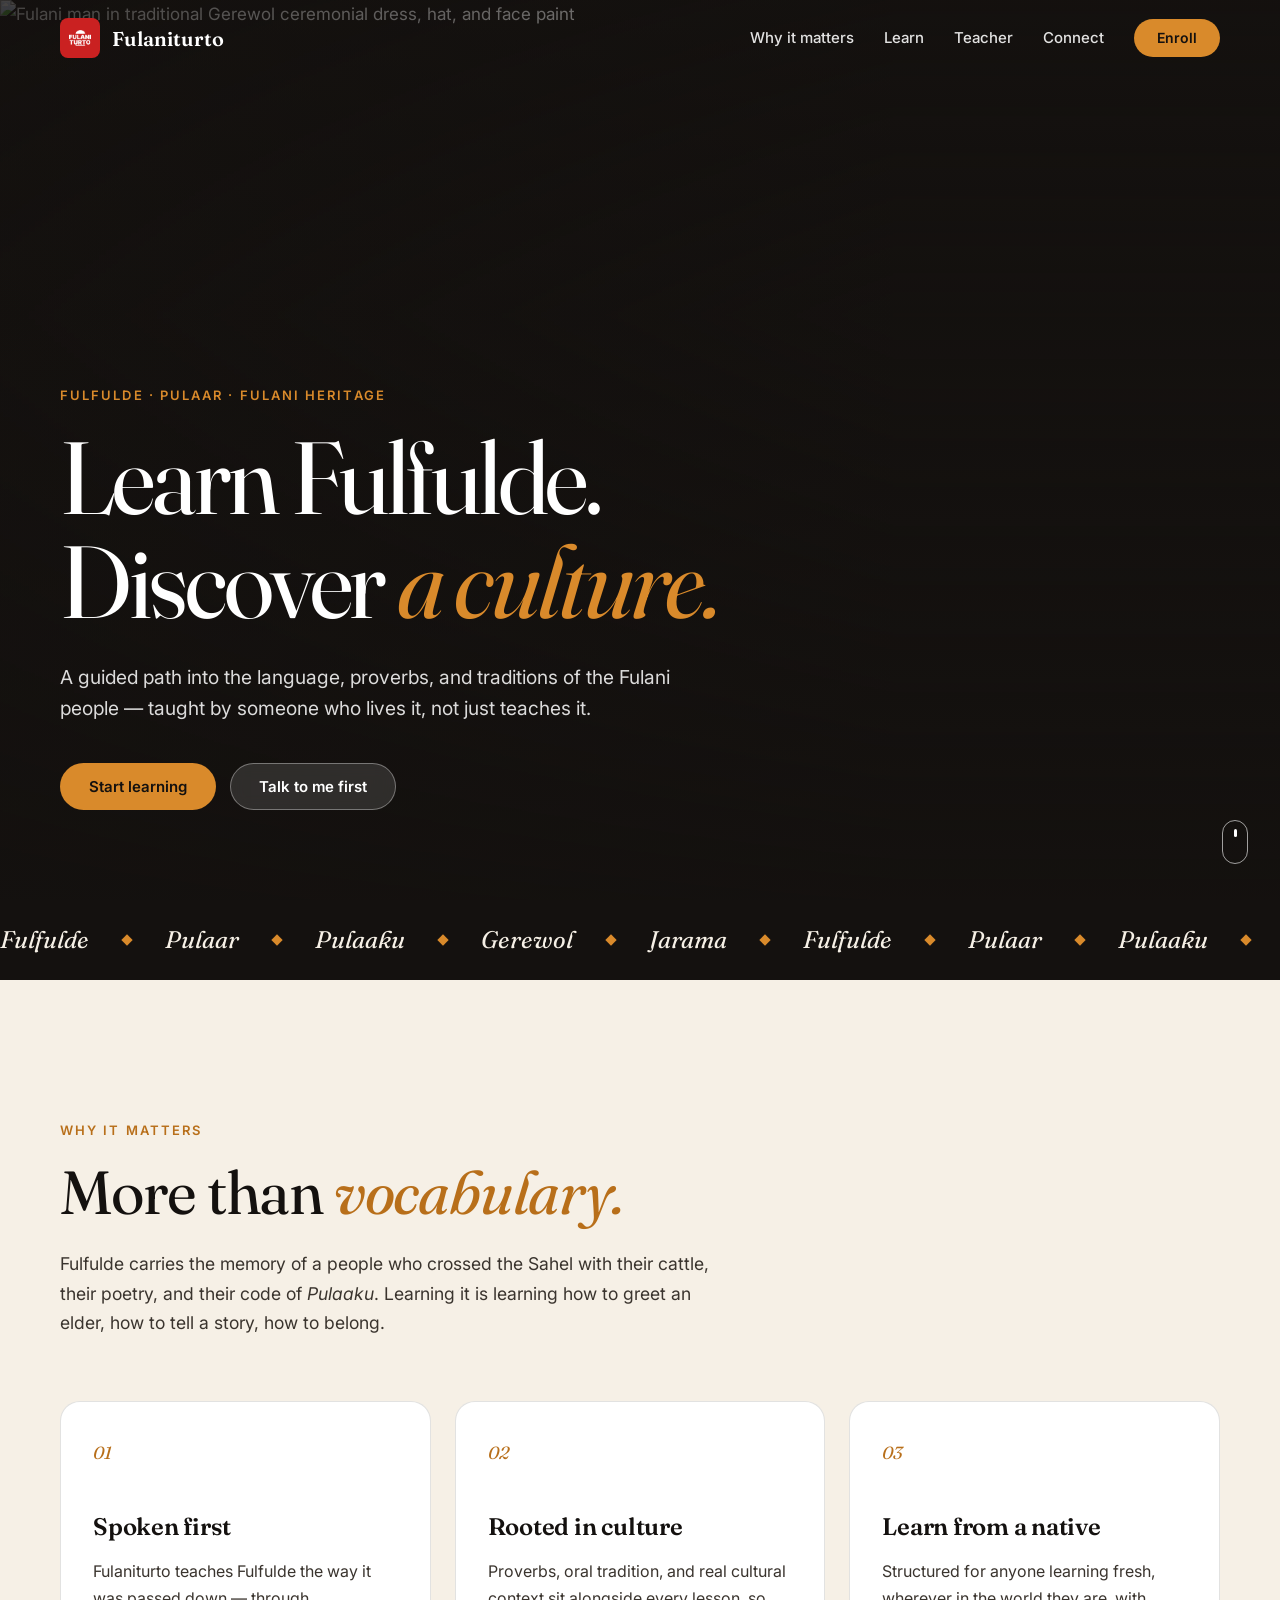
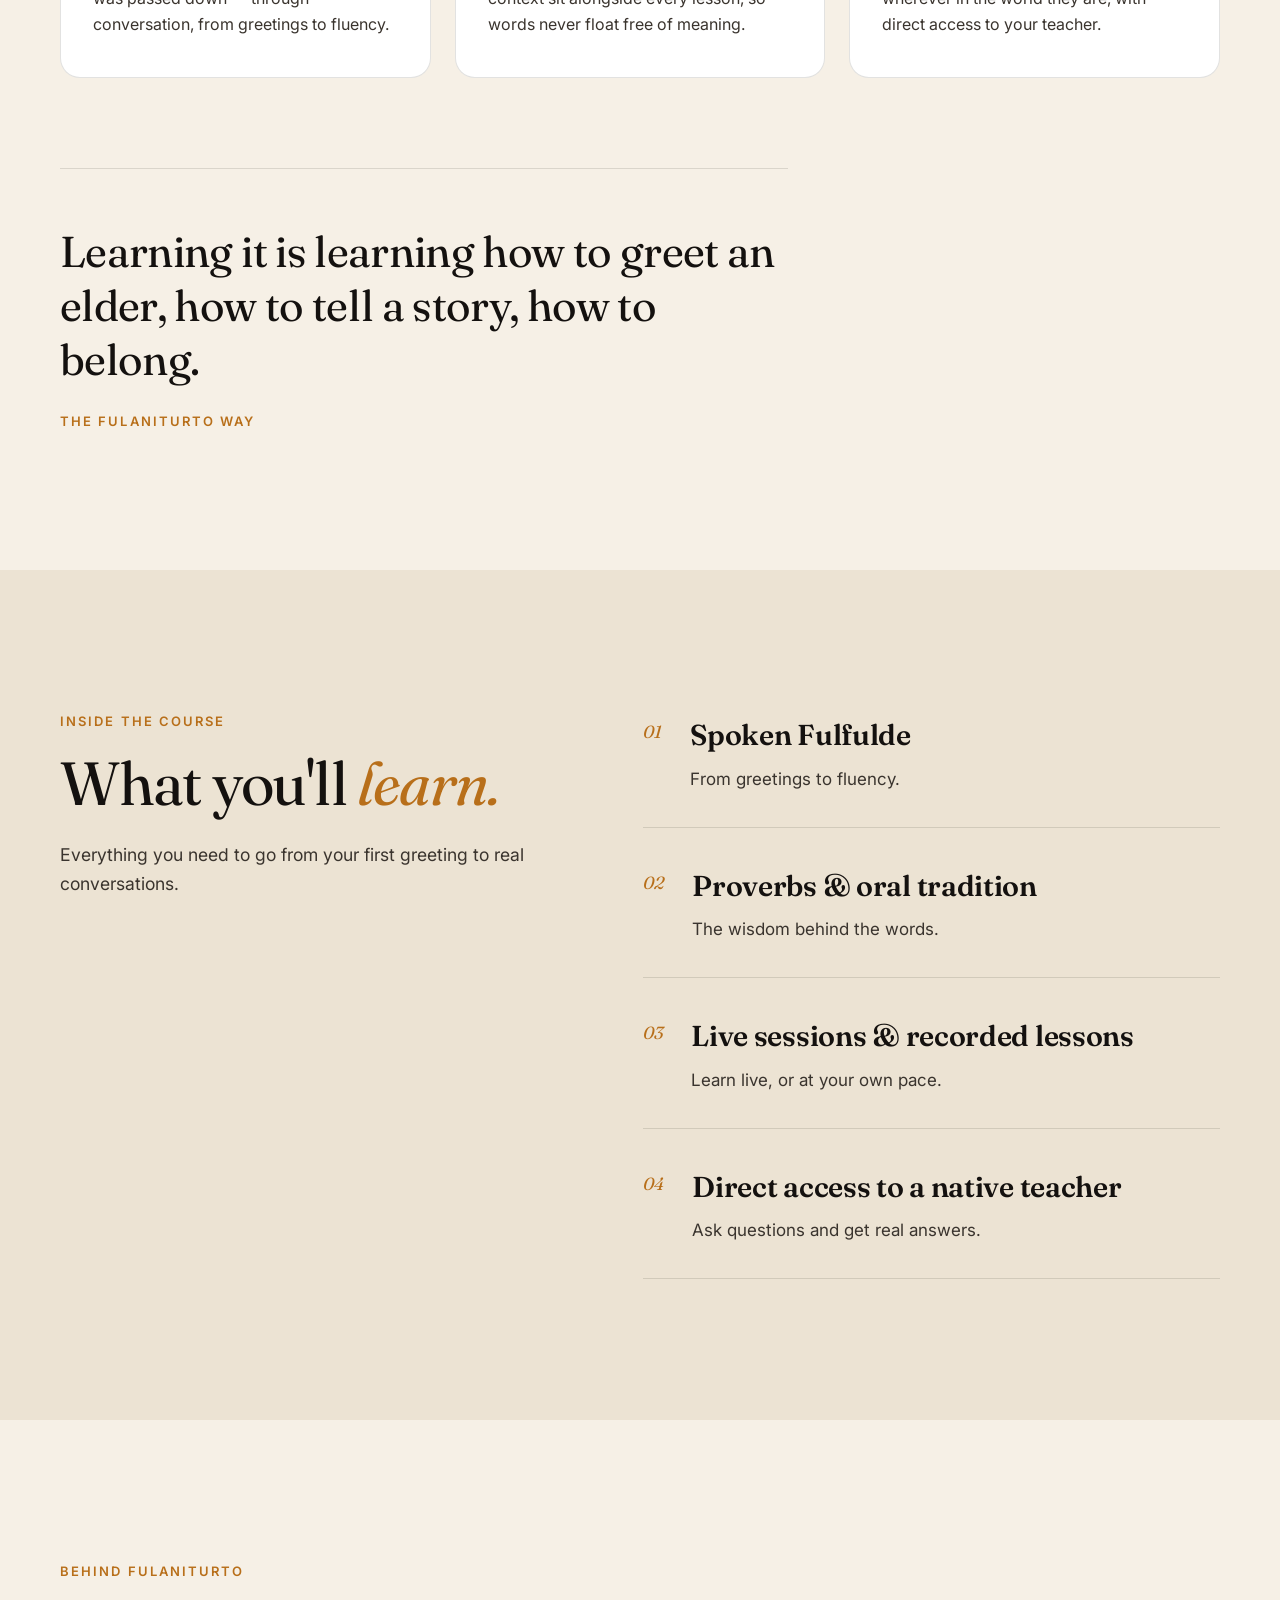
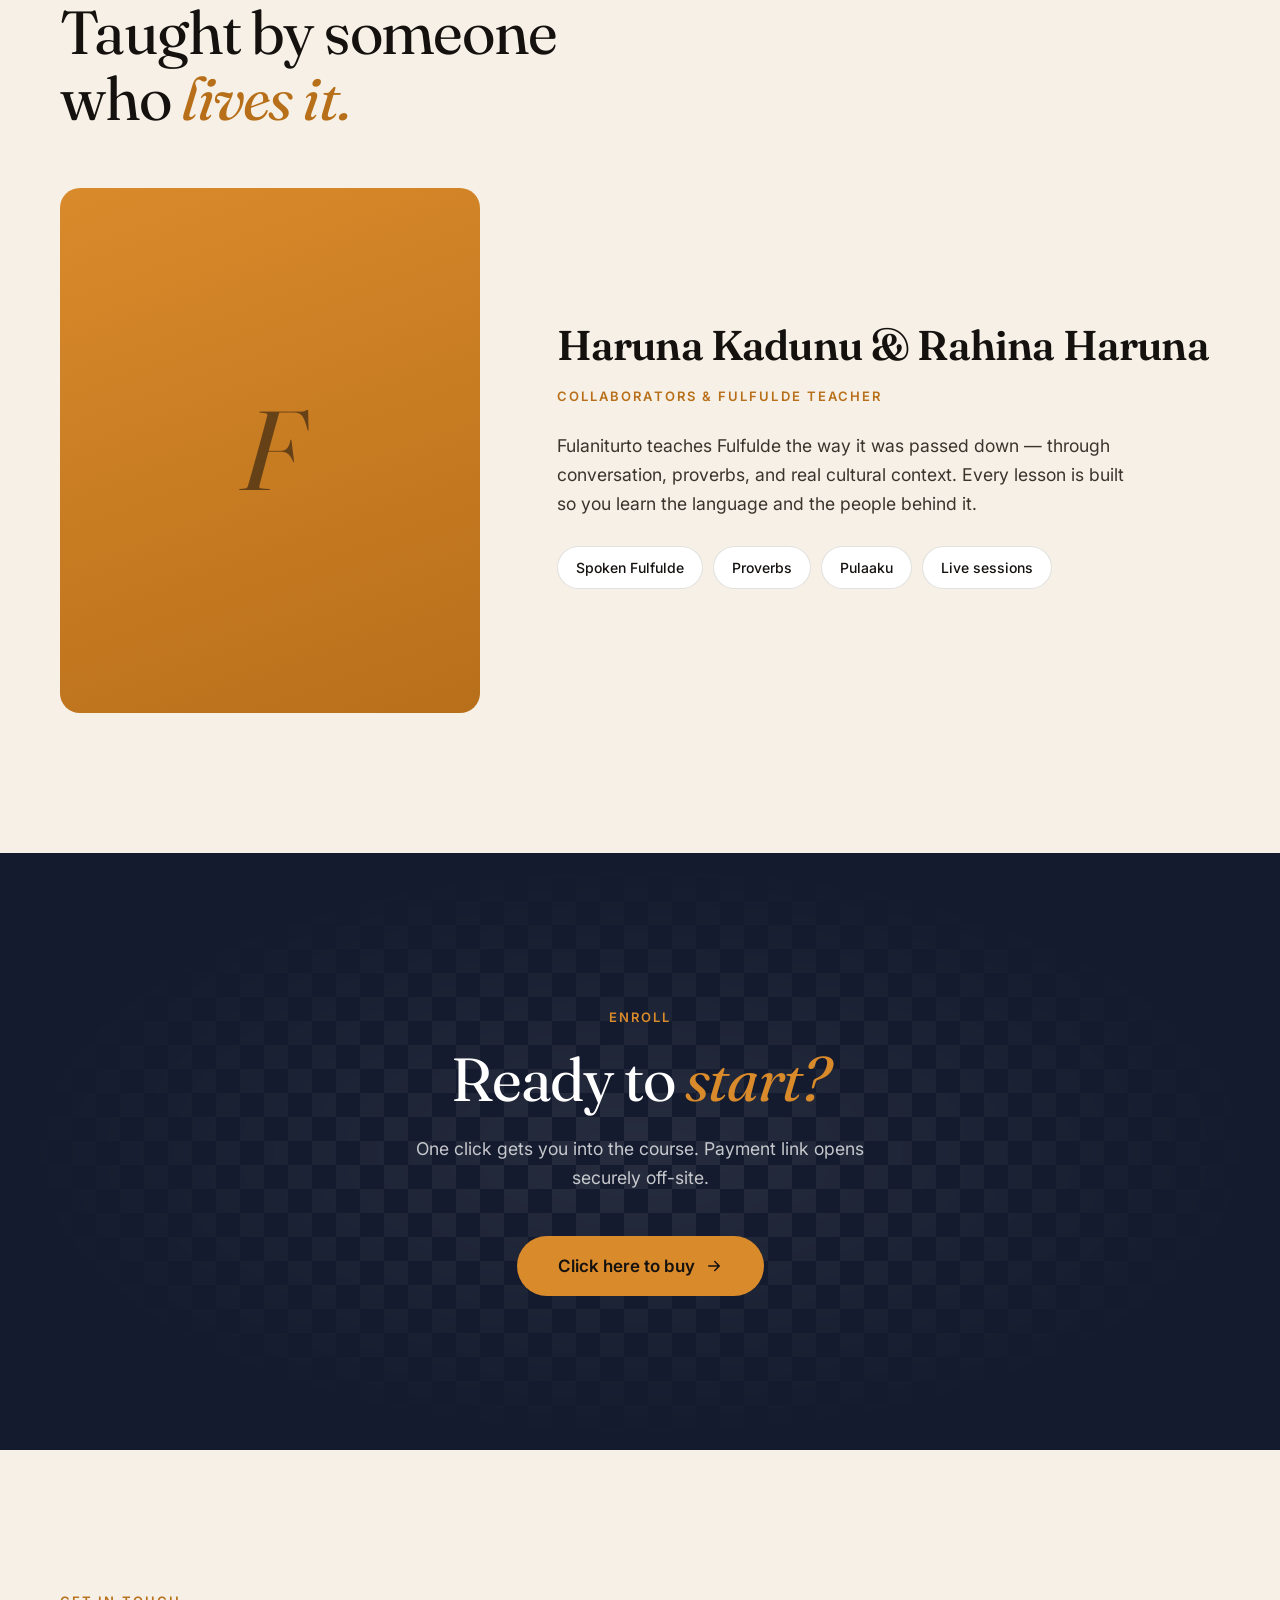
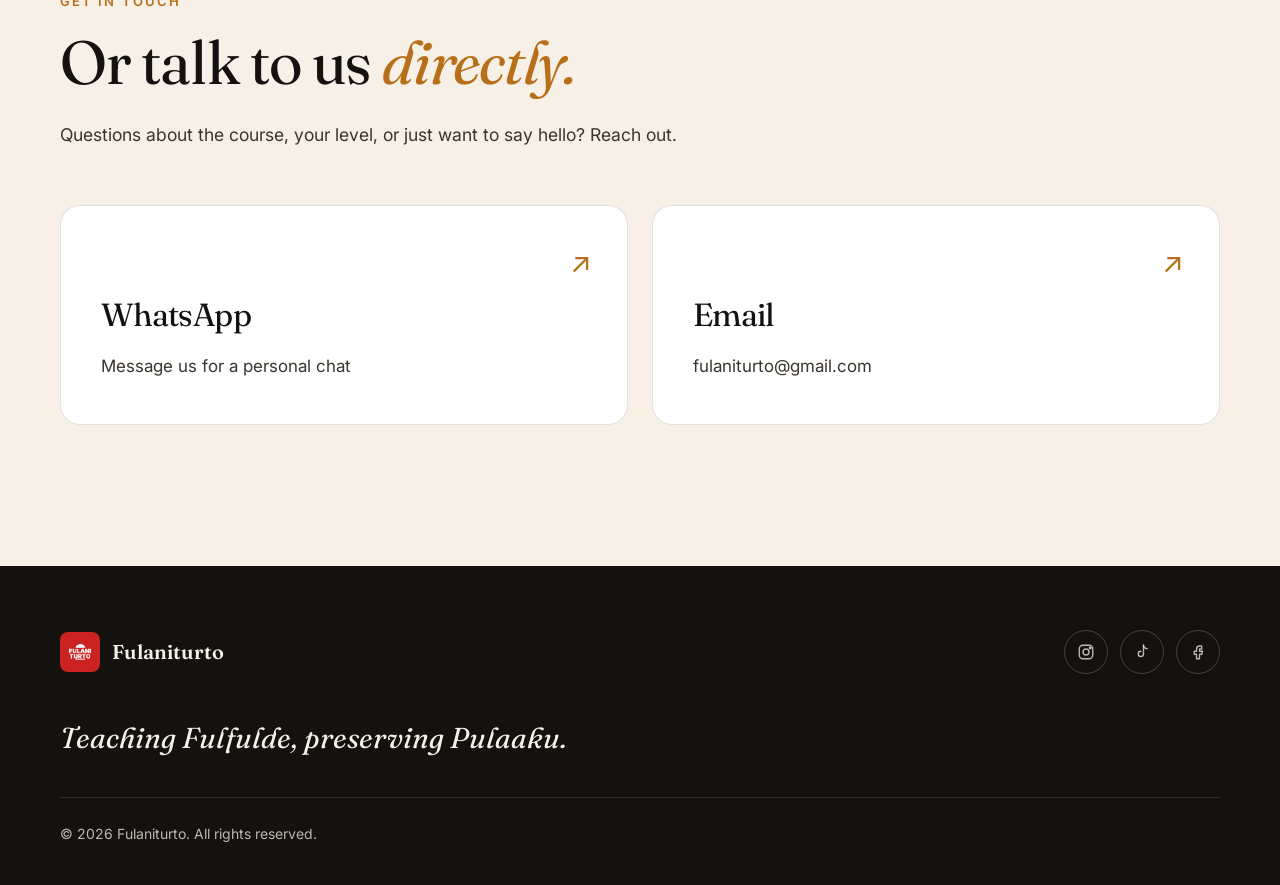
==== commit 4f4bdad3: "Update teacher information and contact section" ====
--- a/index.html
+++ b/index.html
@@ -374,8 +374,8 @@
 
         <div class="reveal">
           <!-- EDIT: put your real name and title -->
-          <h3 class="teacher__name">Your Name</h3>
-          <p class="teacher__role">Founder &amp; Fulfulde Teacher</p>
+          <h3 class="teacher__name">Haruna Kadunu & Rahina Haruna</h3>
+          <p class="teacher__role">Collaborators &amp; Fulfulde Teacher</p>
           <p class="teacher__bio">
             Fulaniturto teaches Fulfulde the way it was passed down — through conversation,
             proverbs, and real cultural context. Every lesson is built so you learn the language
@@ -419,13 +419,13 @@
   <section id="connect" class="section">
     <div class="container">
       <p class="eyebrow reveal">Get in touch</p>
-      <h2 class="section__title reveal">Or talk to me <em>directly.</em></h2>
-      <p class="section__lead reveal">Questions about the course, your level, or just want to say salaam? Reach out.</p>
+      <h2 class="section__title reveal">Or talk to us <em>directly.</em></h2>
+      <p class="section__lead reveal">Questions about the course, your level, or just want to say hello? Reach out.</p>
 
       <div class="connect__grid">
         <a class="connect__card reveal" href="https://wa.me/2348026636134" target="_blank" rel="noopener noreferrer">
           <span class="connect__label">WhatsApp</span>
-          <span class="connect__desc">Message me for a personal chat</span>
+          <span class="connect__desc">Message us for a personal chat</span>
           <span class="connect__arrow" aria-hidden="true">&#8599;</span>
         </a>
         <a class="connect__card reveal" href="mailto:fulaniturto@gmail.com">
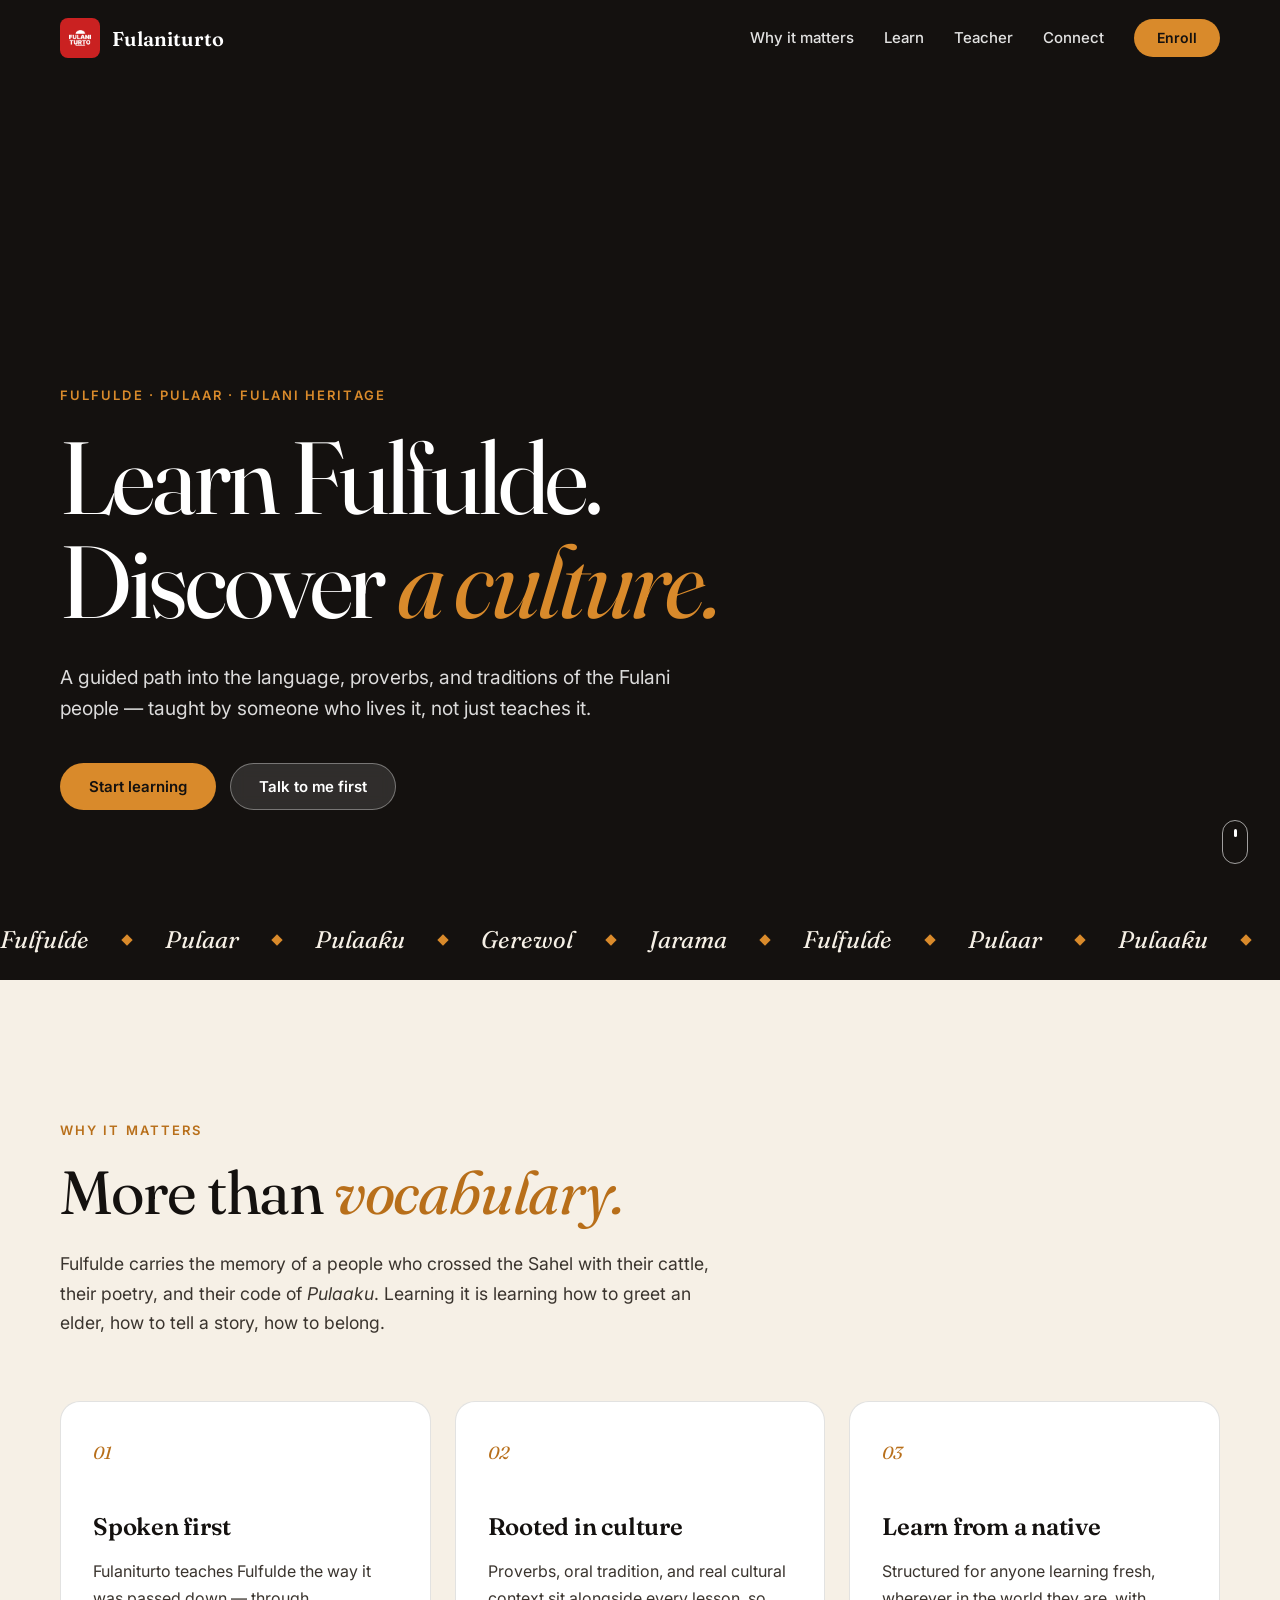
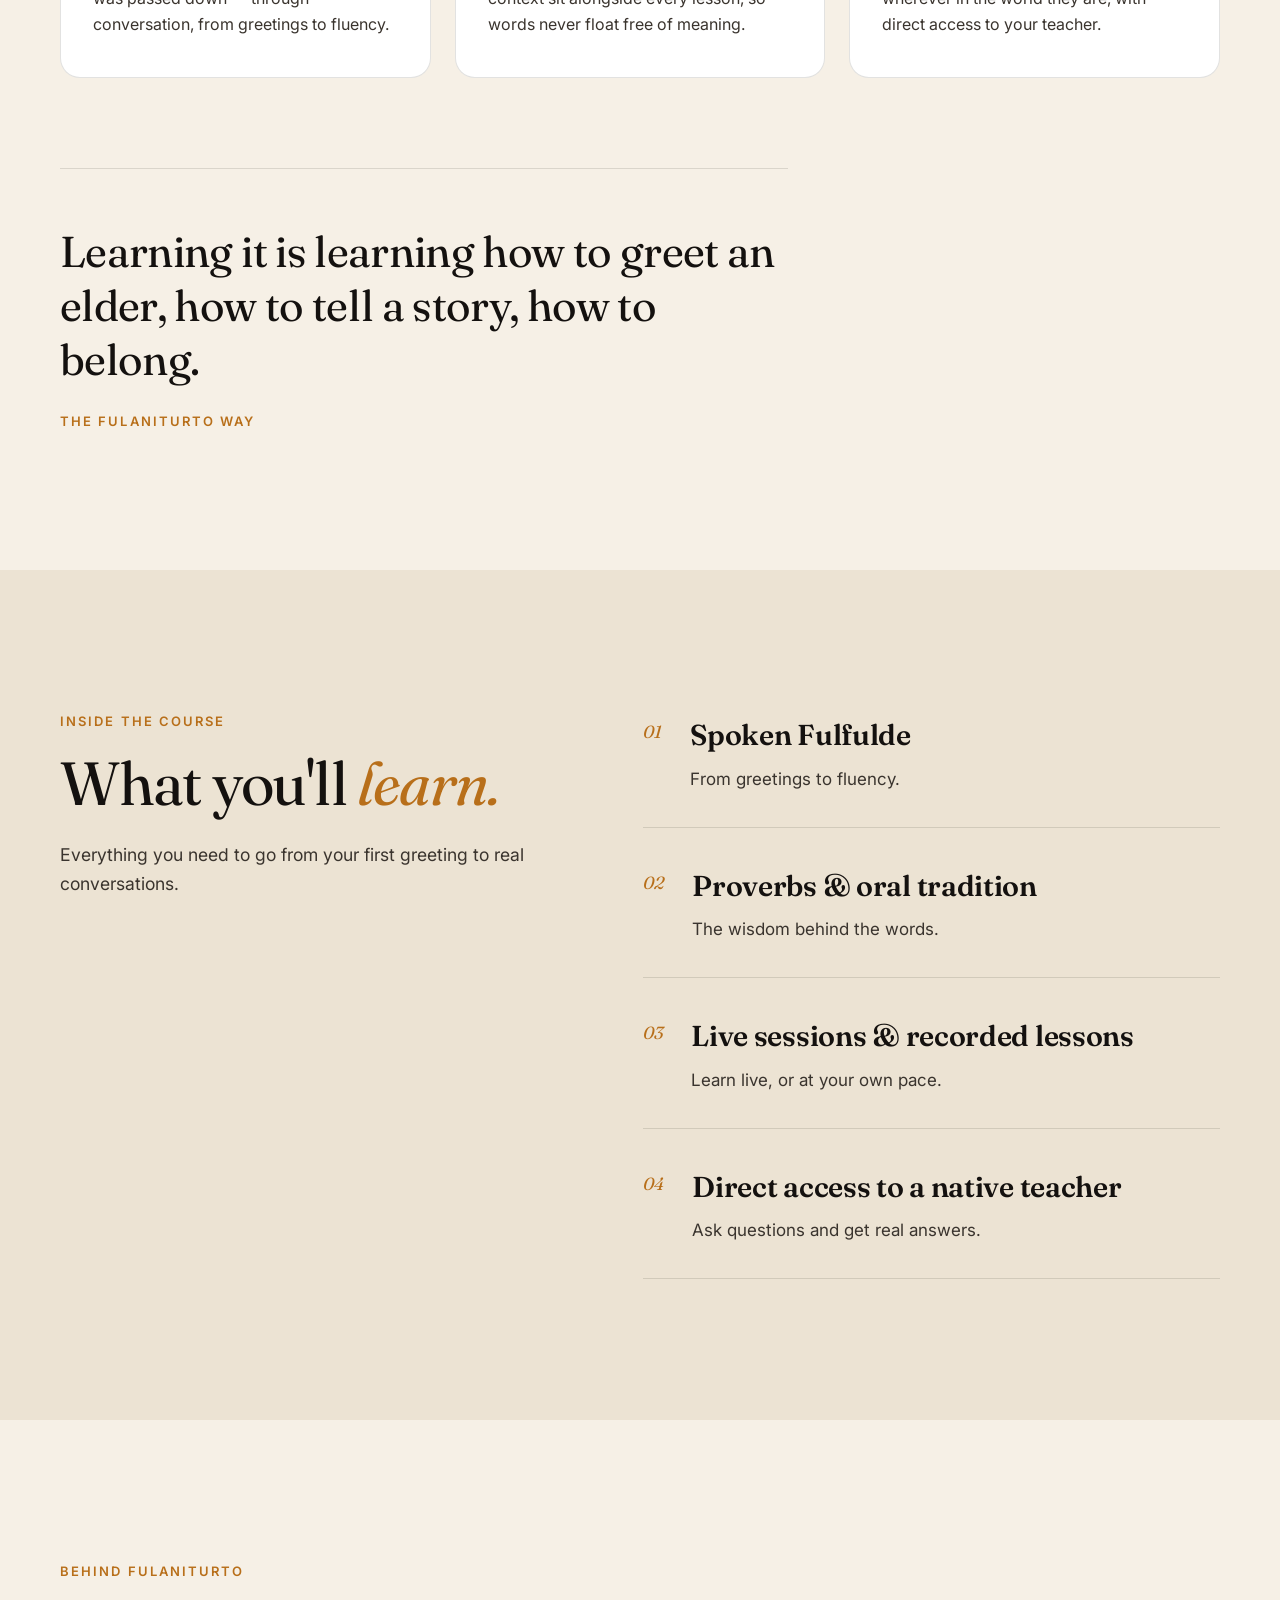
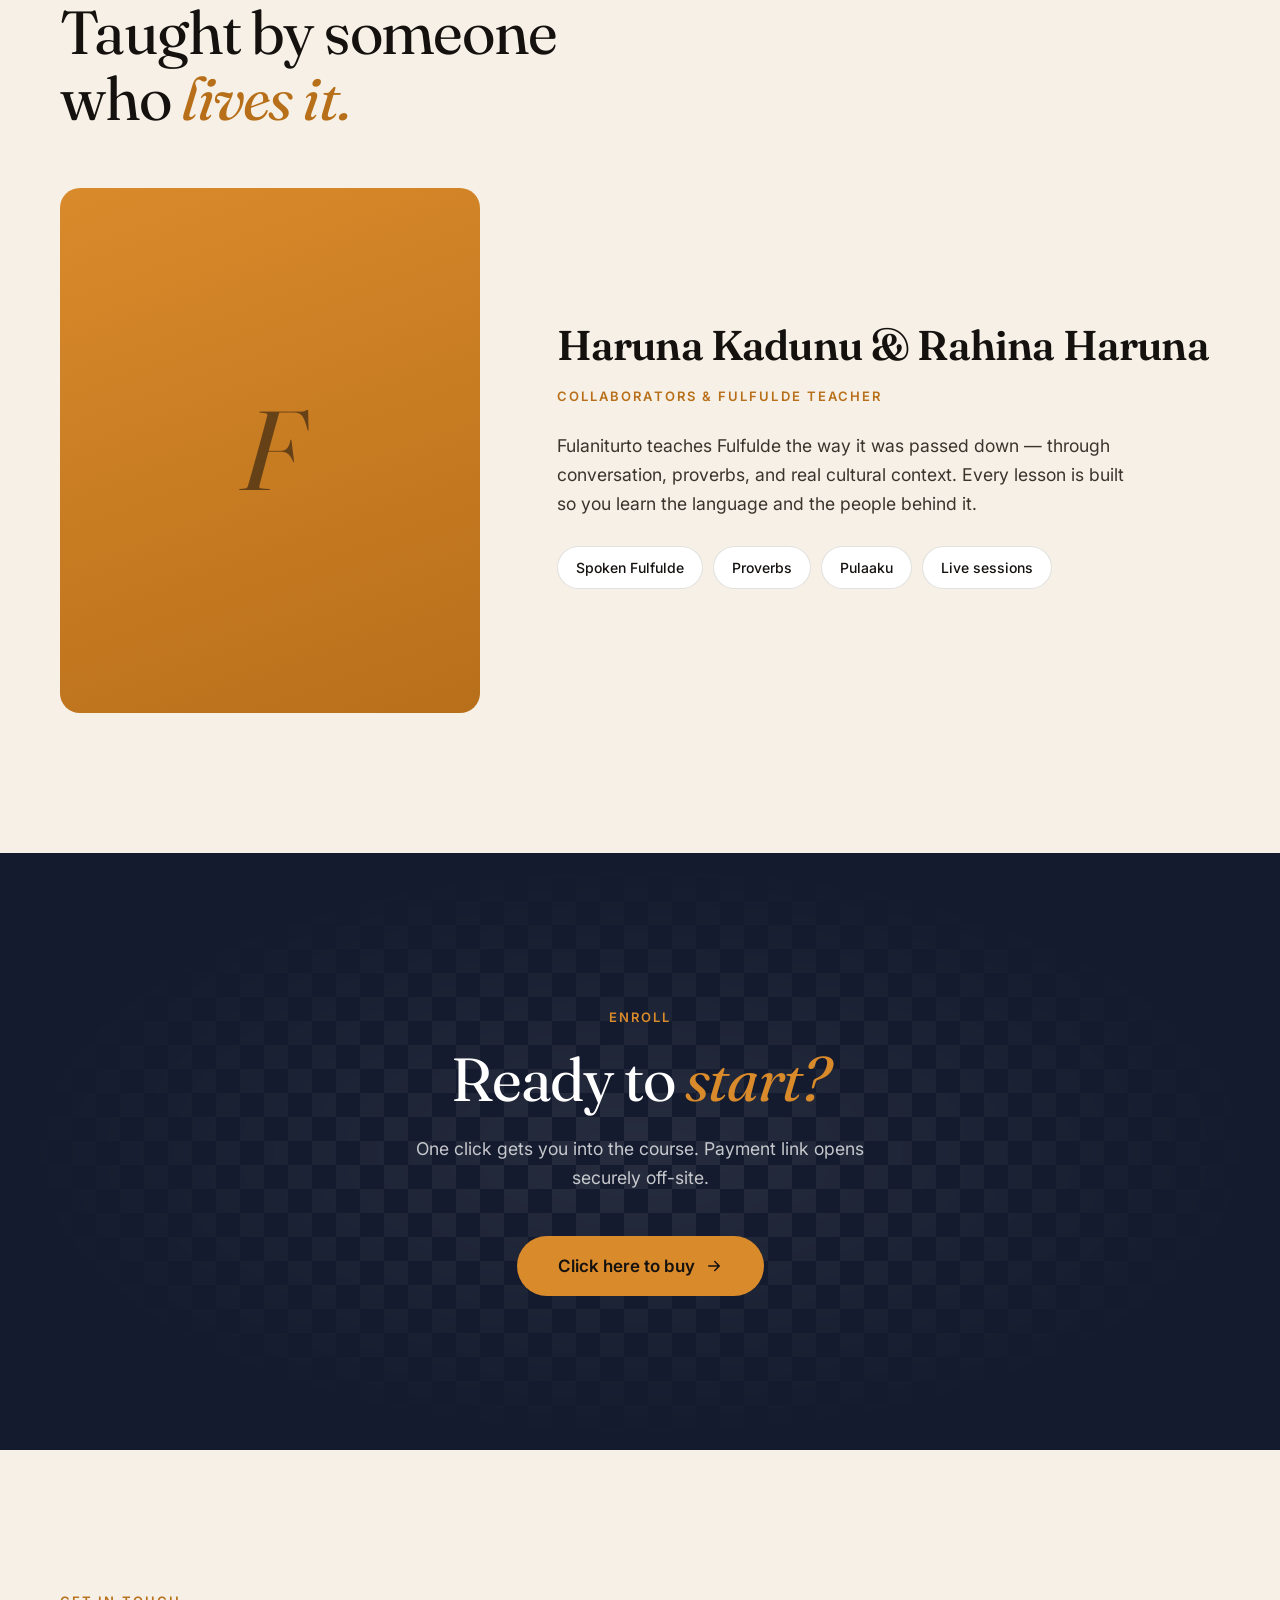
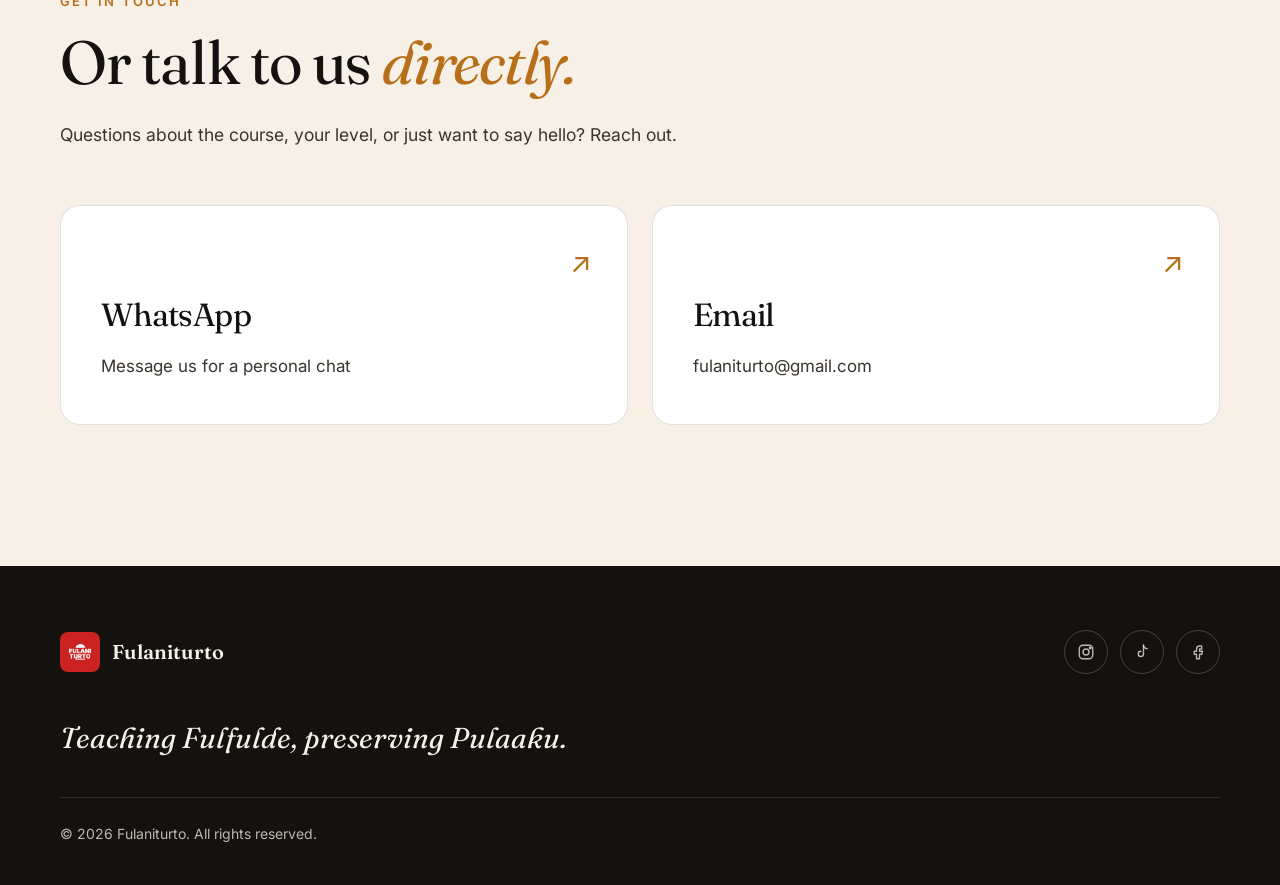
==== commit 5e6df0f7: "Remove hero background image Removed image from the hero section in index.html." ====
--- a/index.html
+++ b/index.html
@@ -277,7 +277,6 @@
 
   <!-- ============ HERO ============ -->
   <section id="top" class="hero">
-    <img src="hero.webp" alt="Fulani man in traditional Gerewol ceremonial dress, hat, and face paint" class="hero__bg" />
     <div class="hero__overlay"></div>
 
     <div class="hero__content">
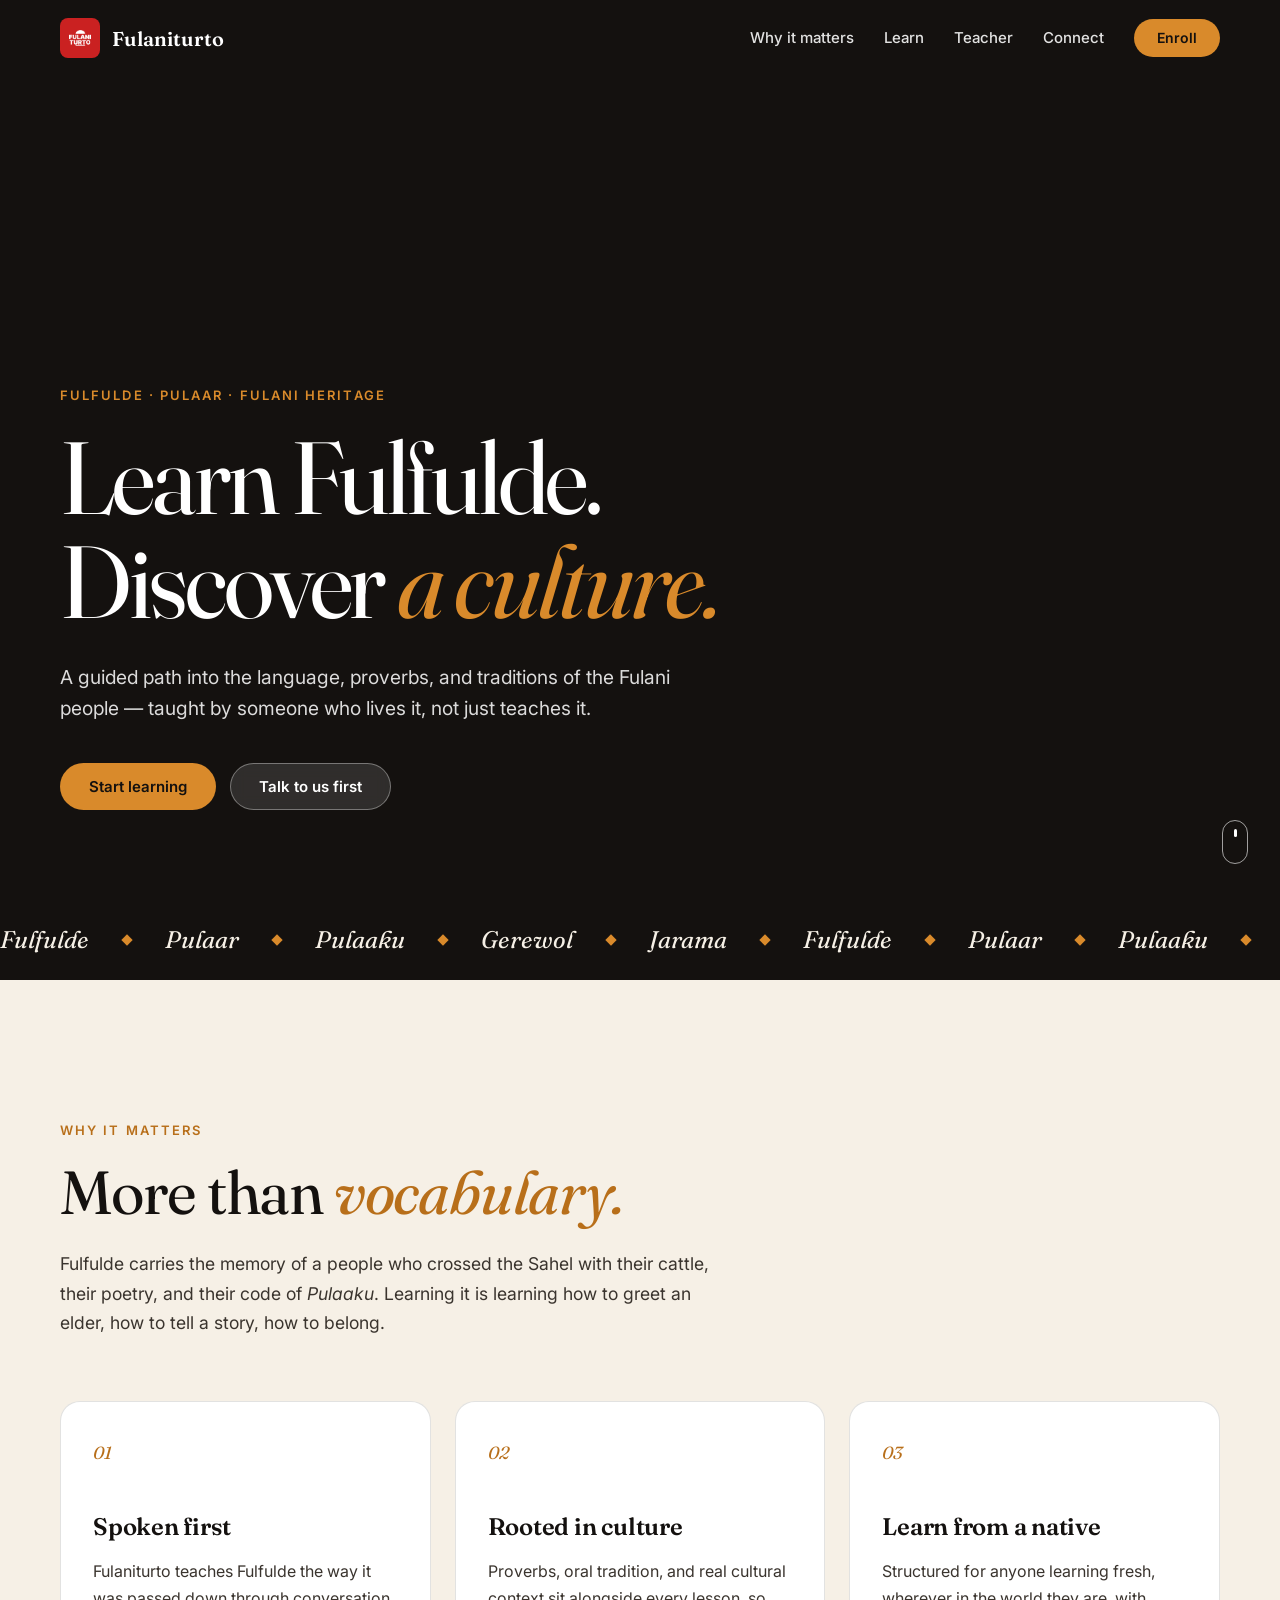
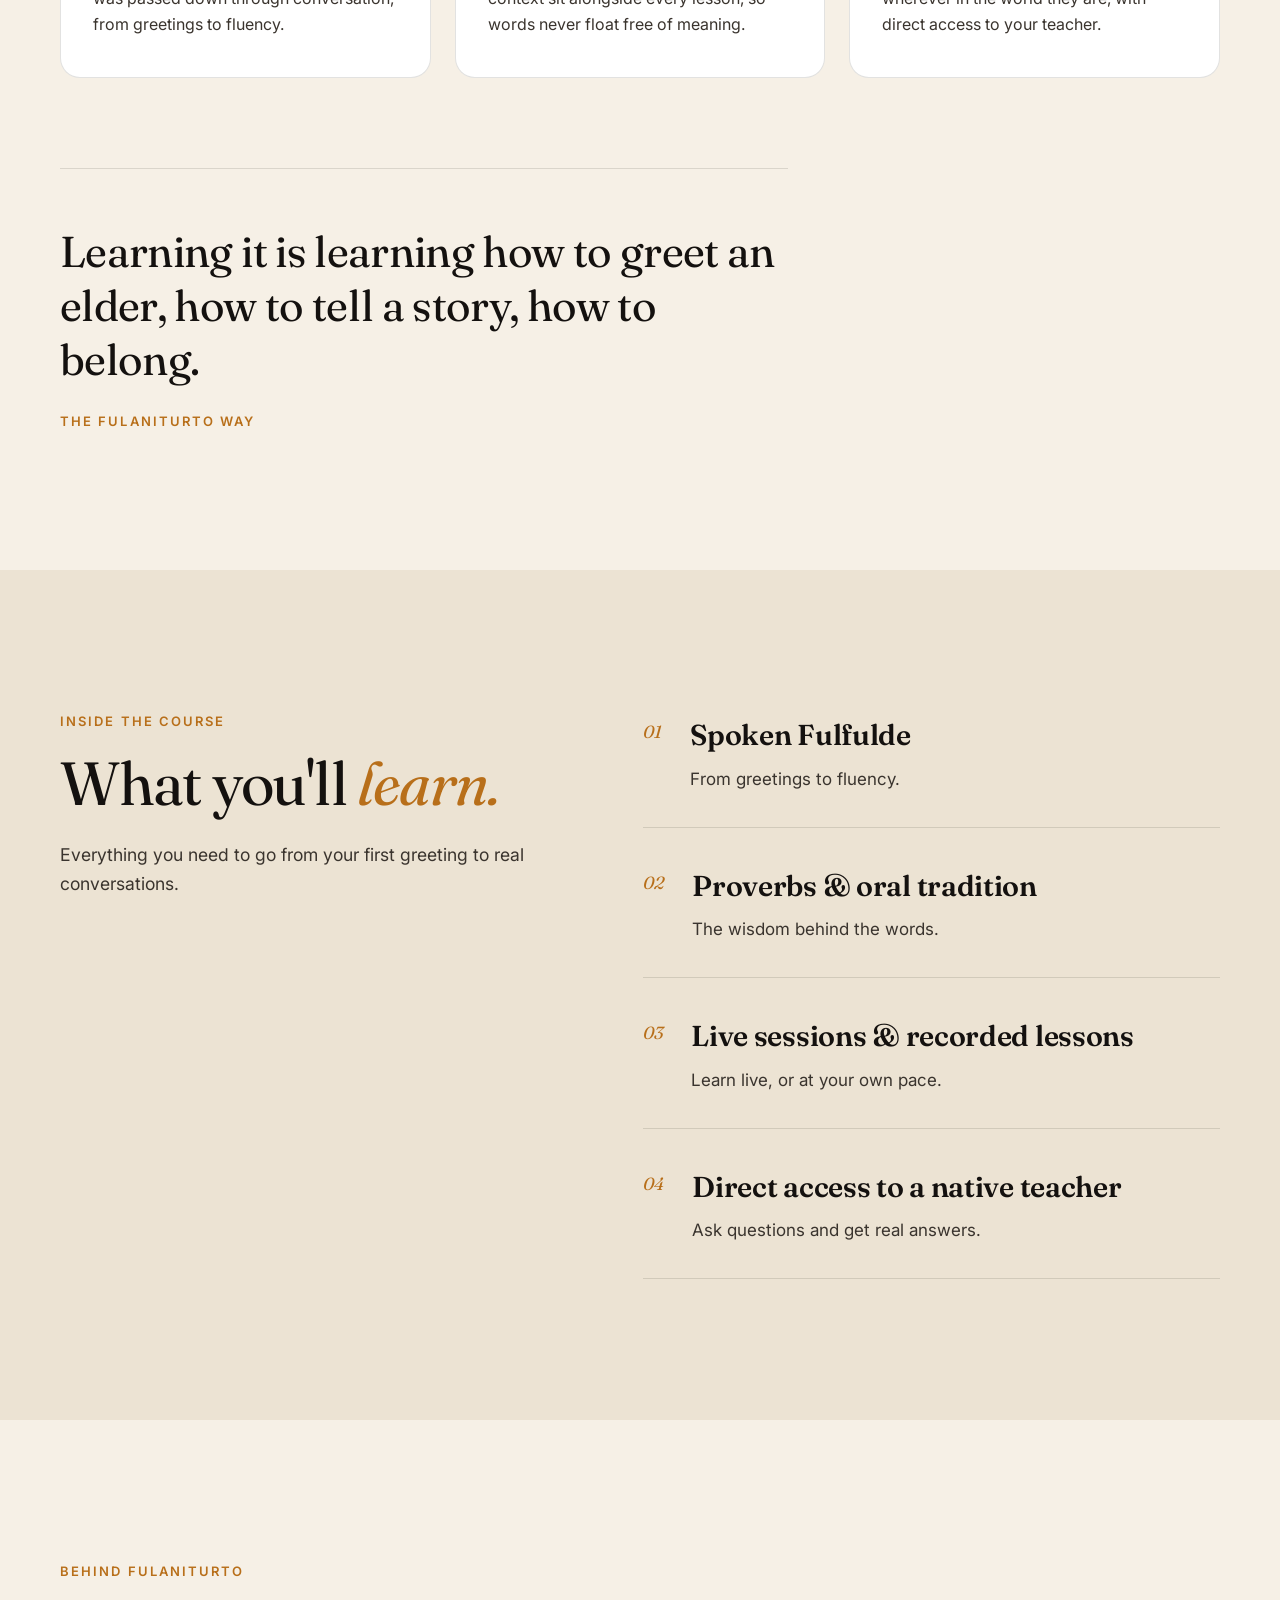
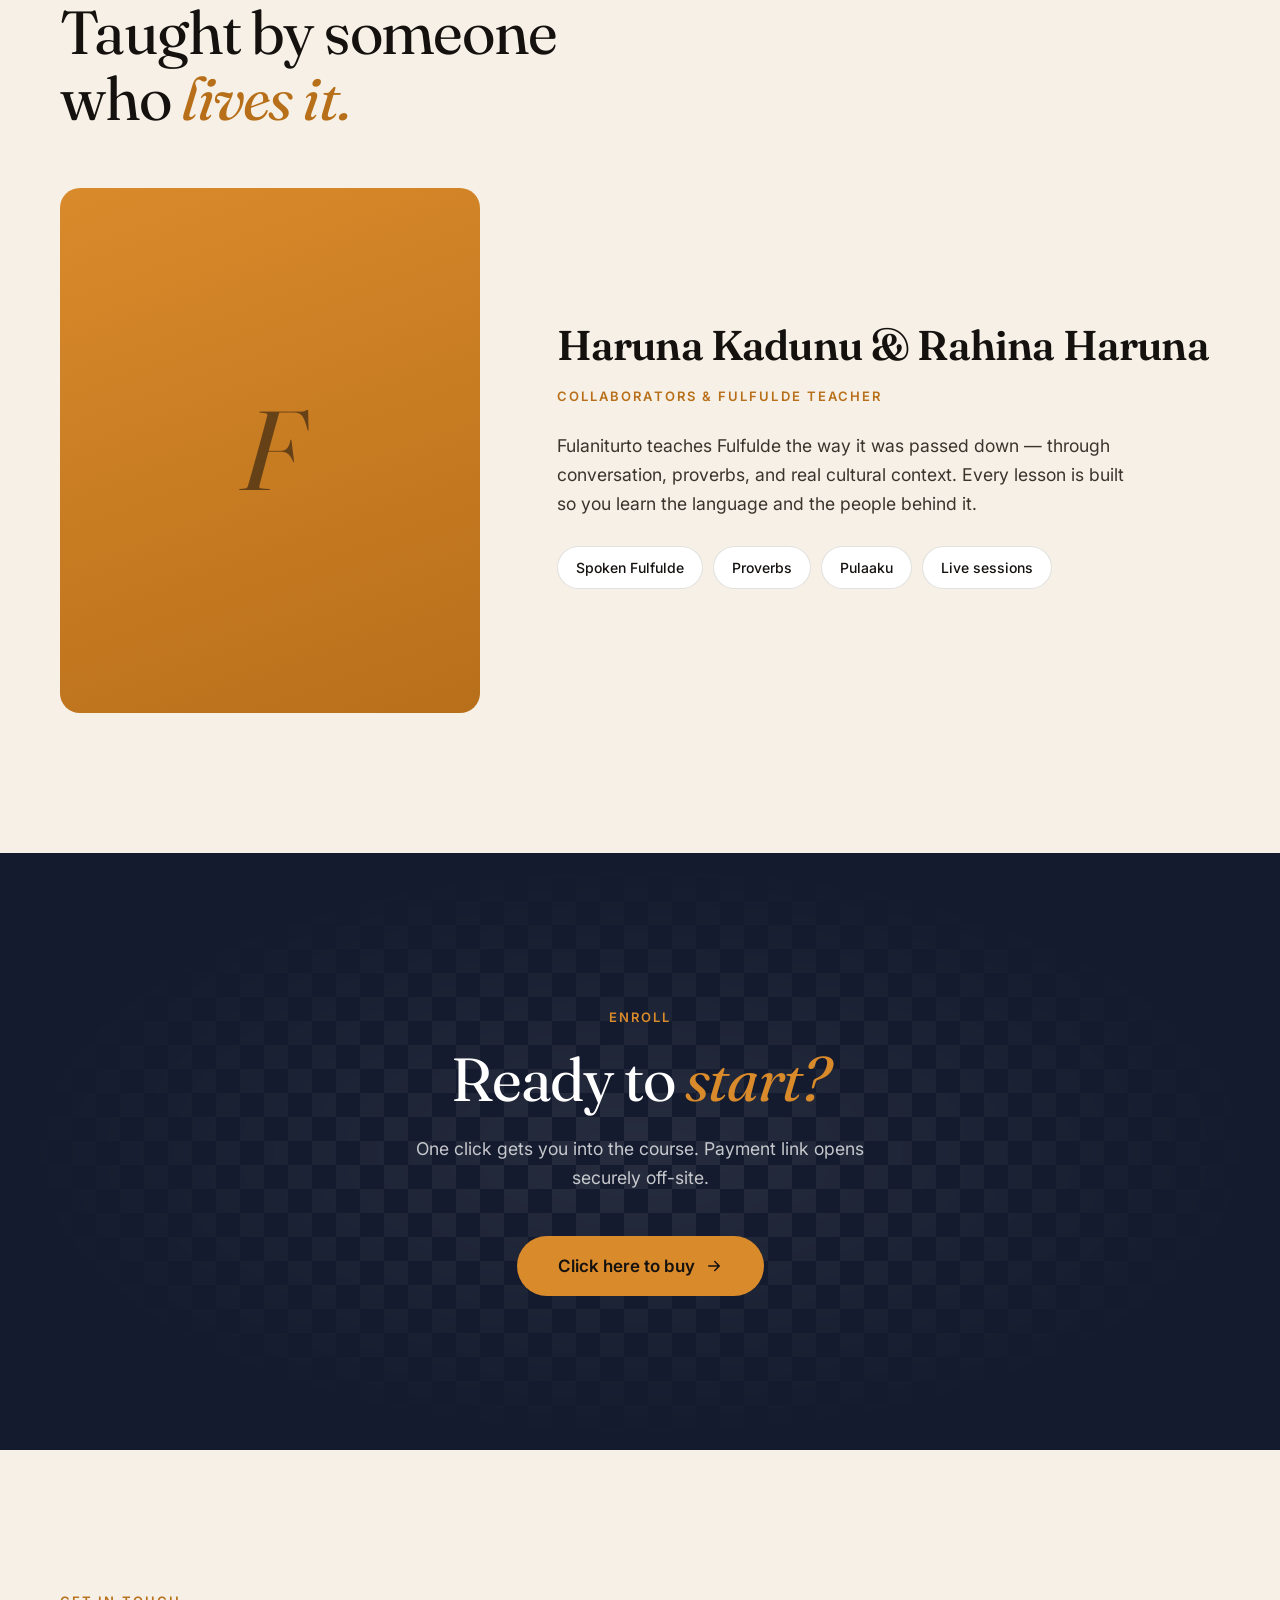
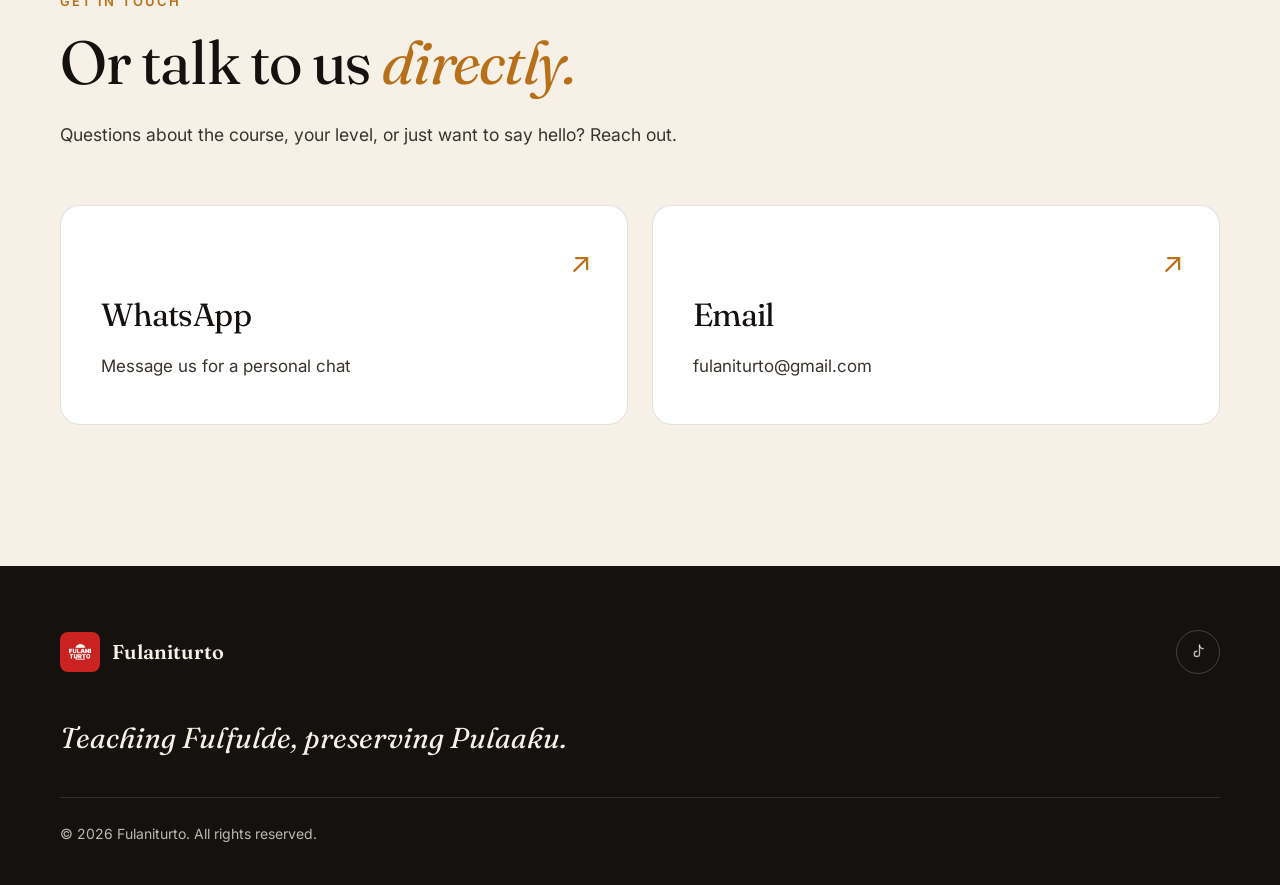
==== commit 89b978b6: "Update text and links in index.html" ====
--- a/index.html
+++ b/index.html
@@ -288,7 +288,7 @@
       </p>
       <div class="hero__actions reveal">
         <a href="#buy" class="btn btn--primary">Start learning</a>
-        <a href="#connect" class="btn btn--glass">Talk to me first</a>
+        <a href="#connect" class="btn btn--glass">Talk to us first</a>
       </div>
     </div>
 
@@ -320,7 +320,7 @@
         <article class="card reveal">
           <span class="card__num">01</span>
           <h3>Spoken first</h3>
-          <p>Fulaniturto teaches Fulfulde the way it was passed down — through conversation, from greetings to fluency.</p>
+          <p>Fulaniturto teaches Fulfulde the way it was passed down through conversation, from greetings to fluency.</p>
         </article>
         <article class="card reveal">
           <span class="card__num">02</span>
@@ -449,15 +449,11 @@
 
       <!-- EDIT: replace YOUR_HANDLE with your real social links, or delete any you don't use -->
       <div class="footer__social">
-        <a href="https://instagram.com/YOUR_HANDLE" target="_blank" rel="noopener noreferrer" aria-label="Instagram">
-          <svg viewBox="0 0 24 24" fill="none" stroke="currentColor" stroke-width="1.8" stroke-linecap="round" stroke-linejoin="round"><rect x="3" y="3" width="18" height="18" rx="5"/><circle cx="12" cy="12" r="4"/><circle cx="17.5" cy="6.5" r="1" fill="currentColor"/></svg>
-        </a>
-        <a href="https://tiktok.com/@YOUR_HANDLE" target="_blank" rel="noopener noreferrer" aria-label="TikTok">
+       
+        <a href="https://tiktok.com/@YOUR_HANDLE" target="_blank" rel="noopener noreferrer" aria-label="Tiktok">
           <svg viewBox="0 0 24 24" fill="none" stroke="currentColor" stroke-width="1.8" stroke-linecap="round" stroke-linejoin="round"><path d="M14 3v11.5a3.5 3.5 0 1 1-3.5-3.5"/><path d="M14 3c.3 2.6 2.1 4.4 5 4.6"/></svg>
         </a>
-        <a href="https://facebook.com/YOUR_HANDLE" target="_blank" rel="noopener noreferrer" aria-label="Facebook">
-          <svg viewBox="0 0 24 24" fill="none" stroke="currentColor" stroke-width="1.8" stroke-linecap="round" stroke-linejoin="round"><path d="M14 8h3V4h-3a4 4 0 0 0-4 4v3H7v4h3v6h4v-6h3l1-4h-4V8z"/></svg>
-        </a>
+  
       </div>
     </div>
 
